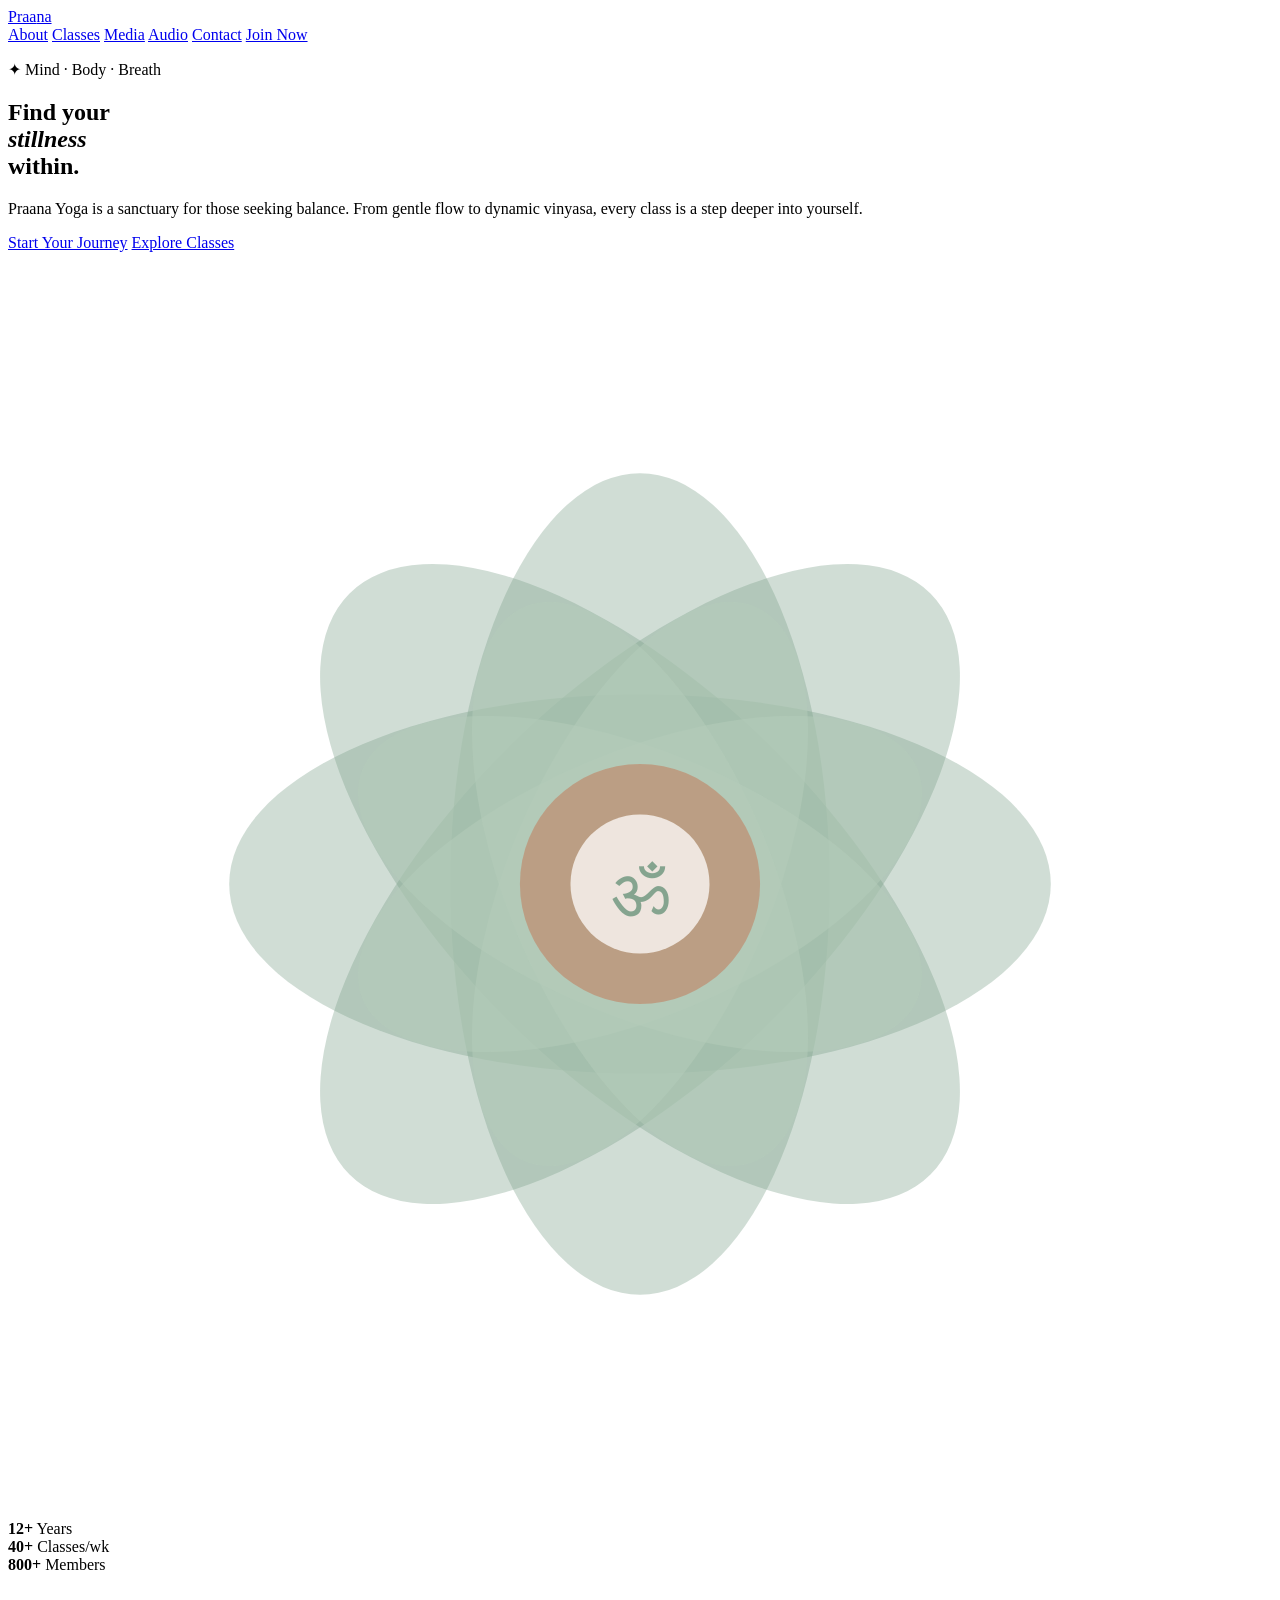
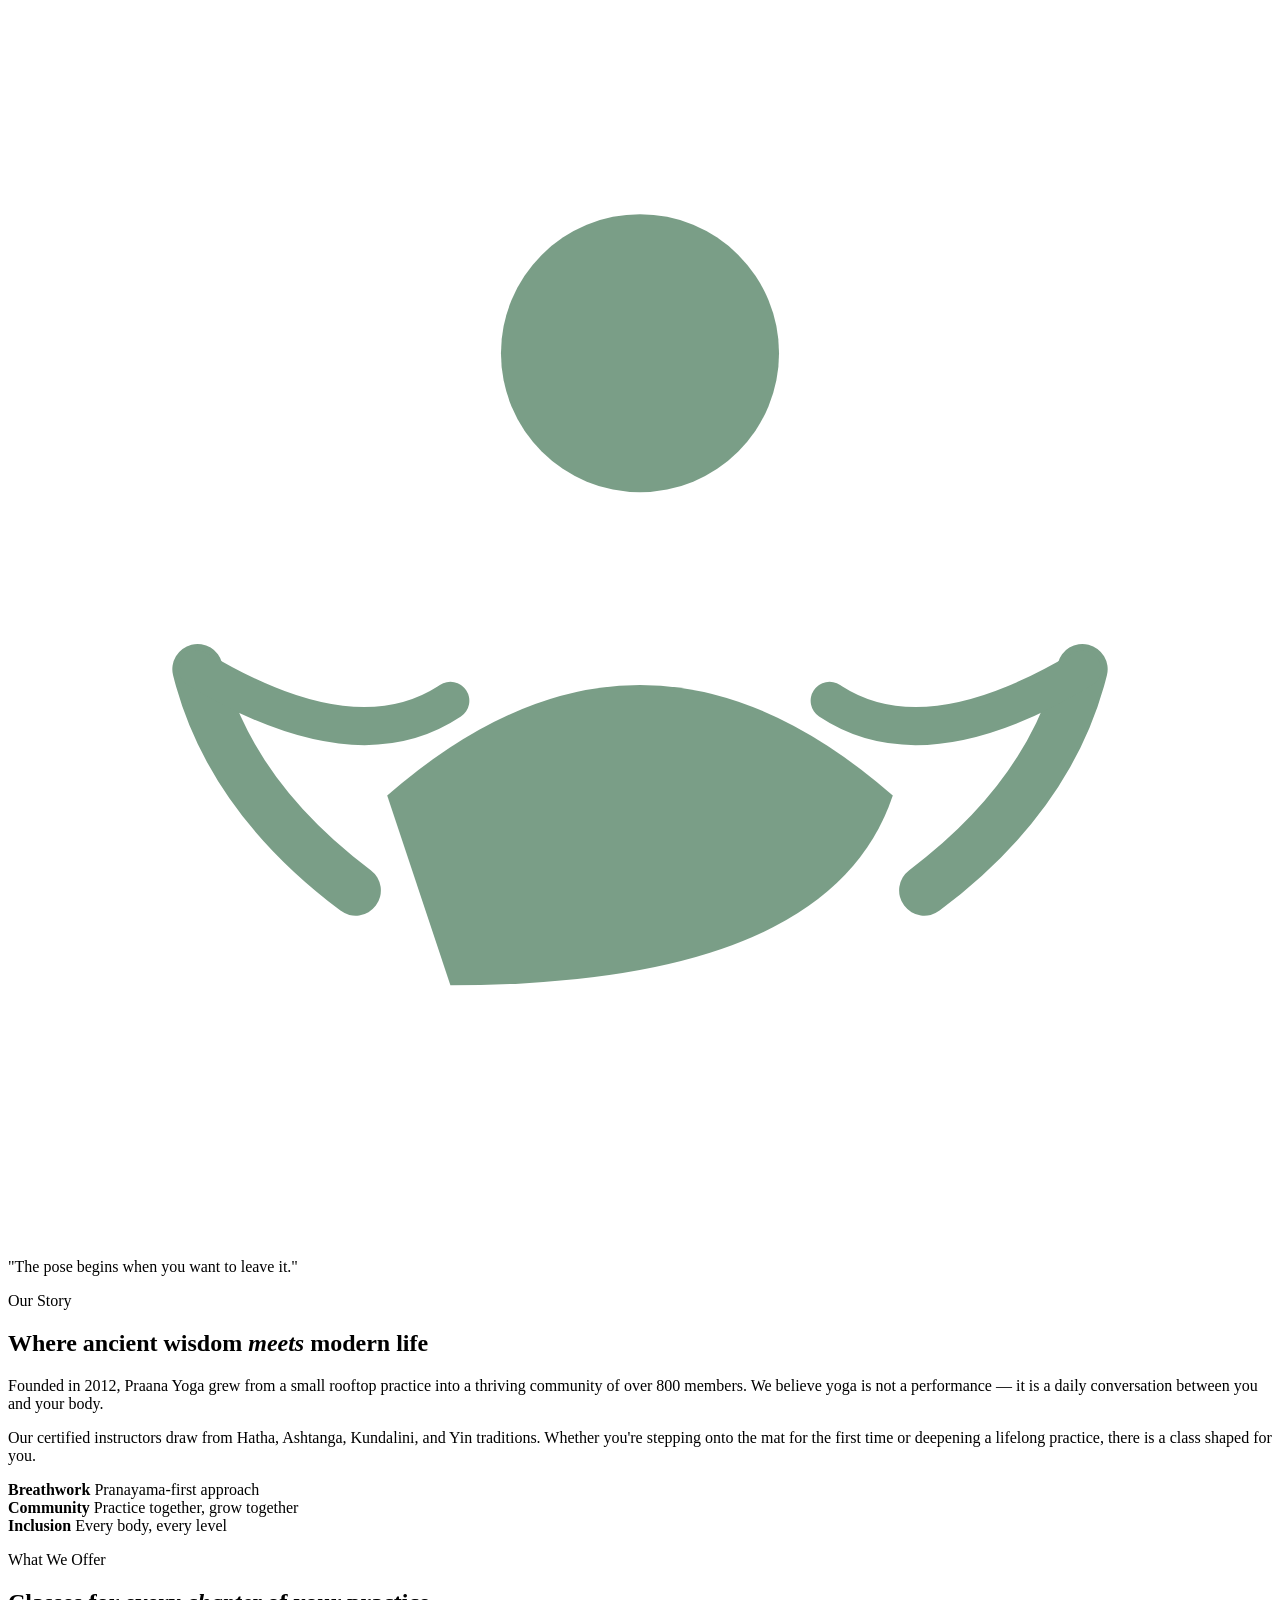
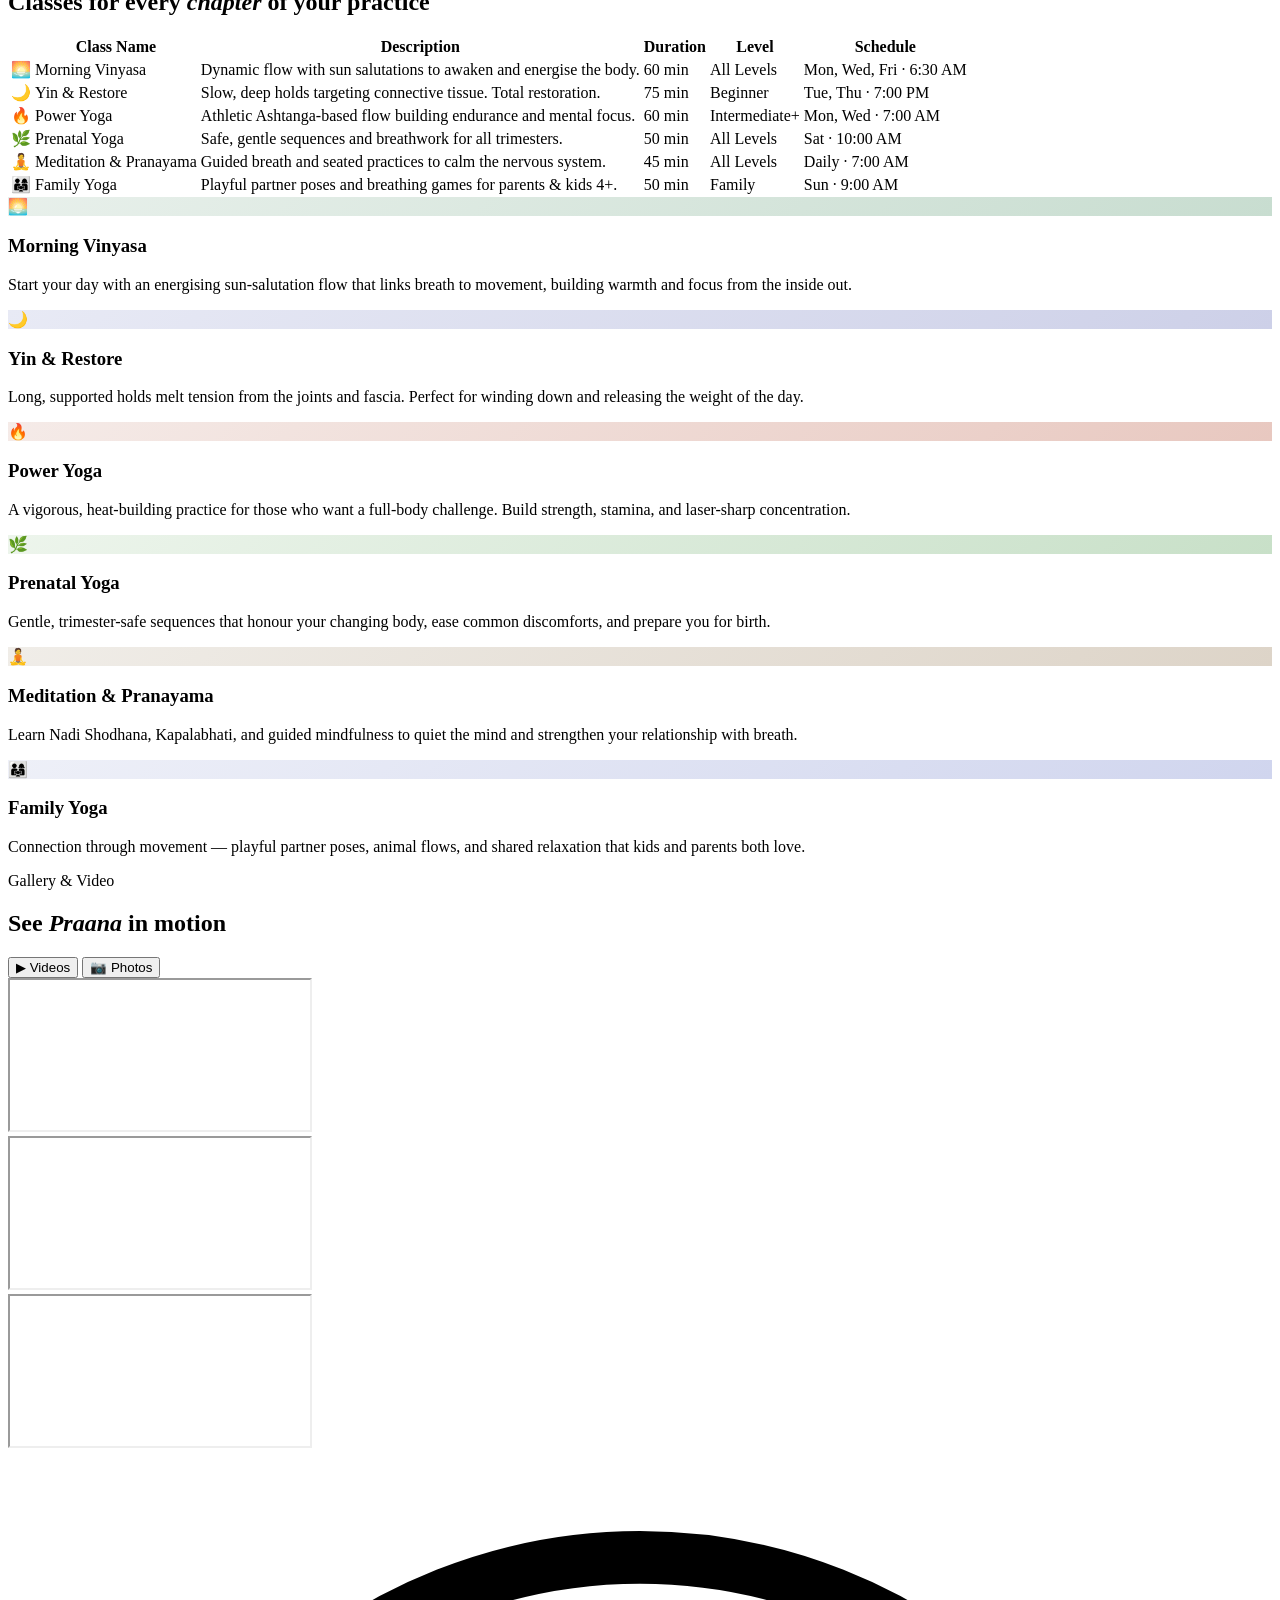
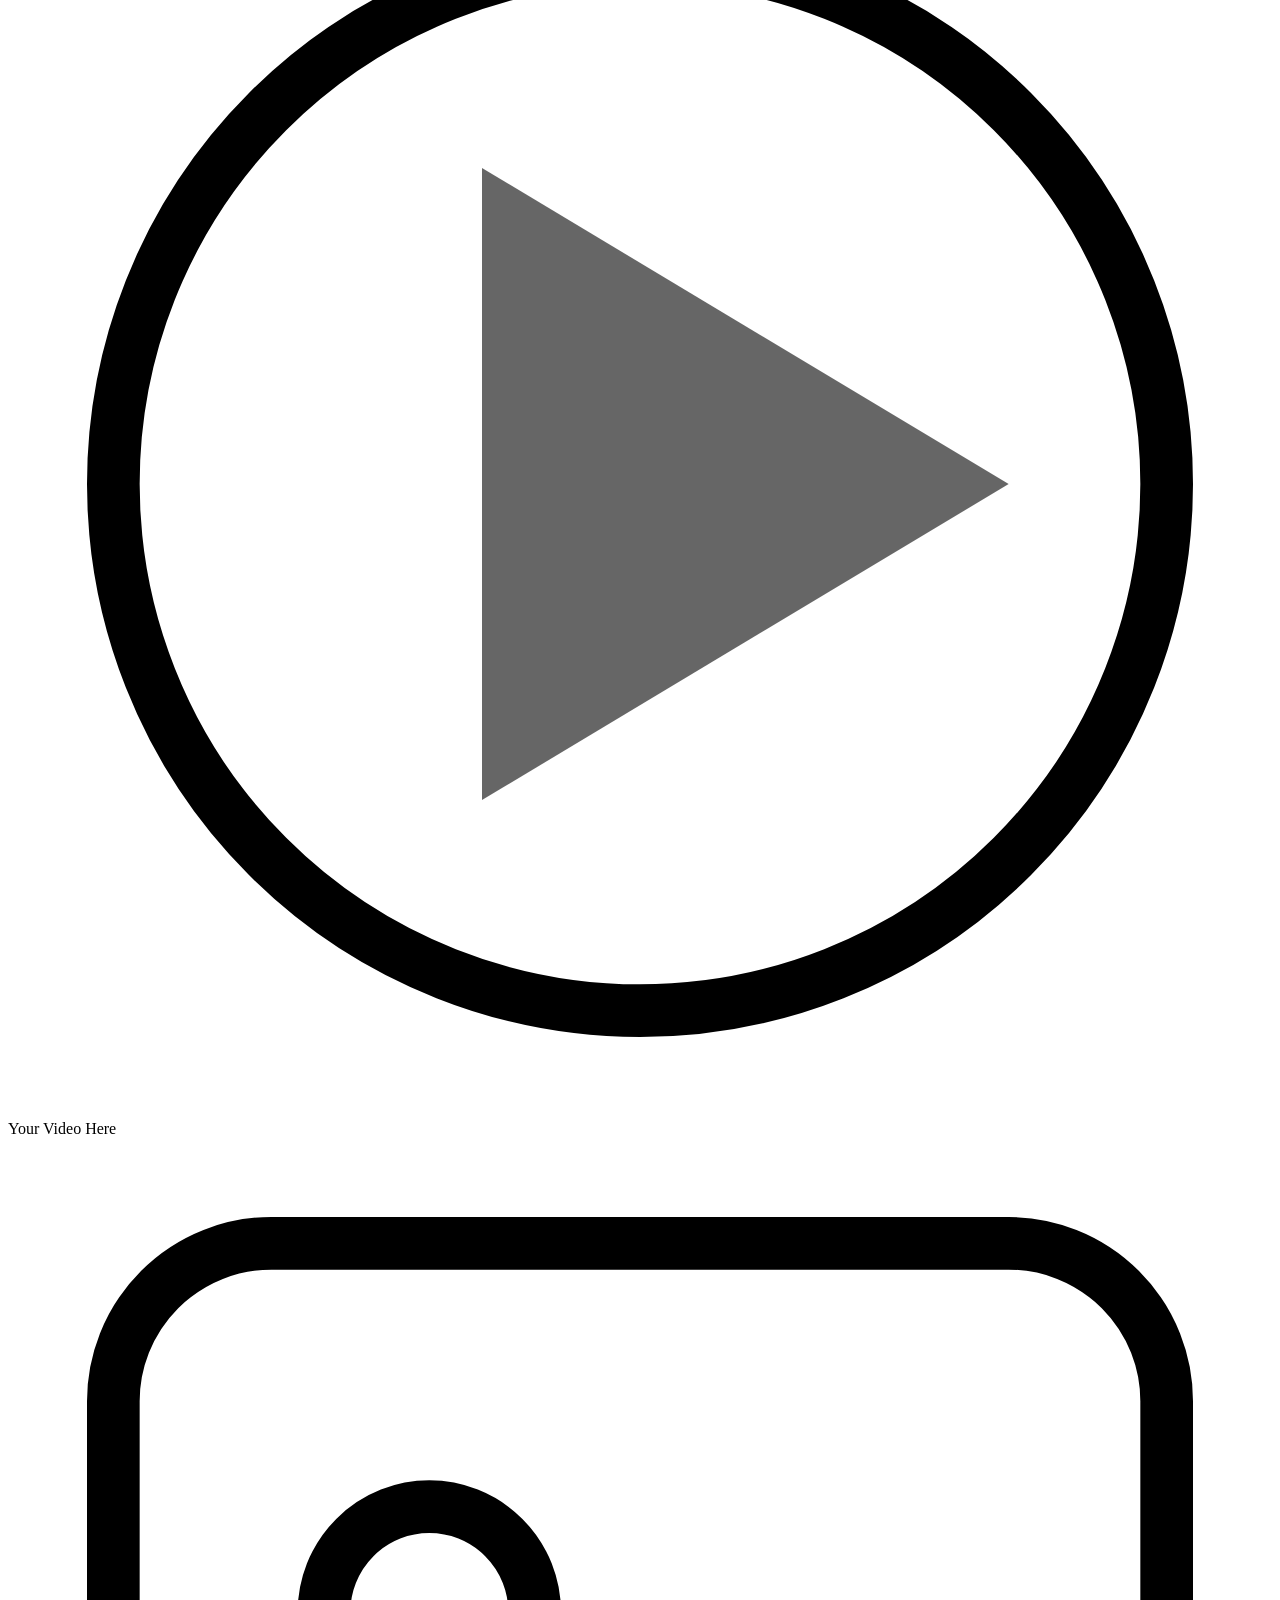
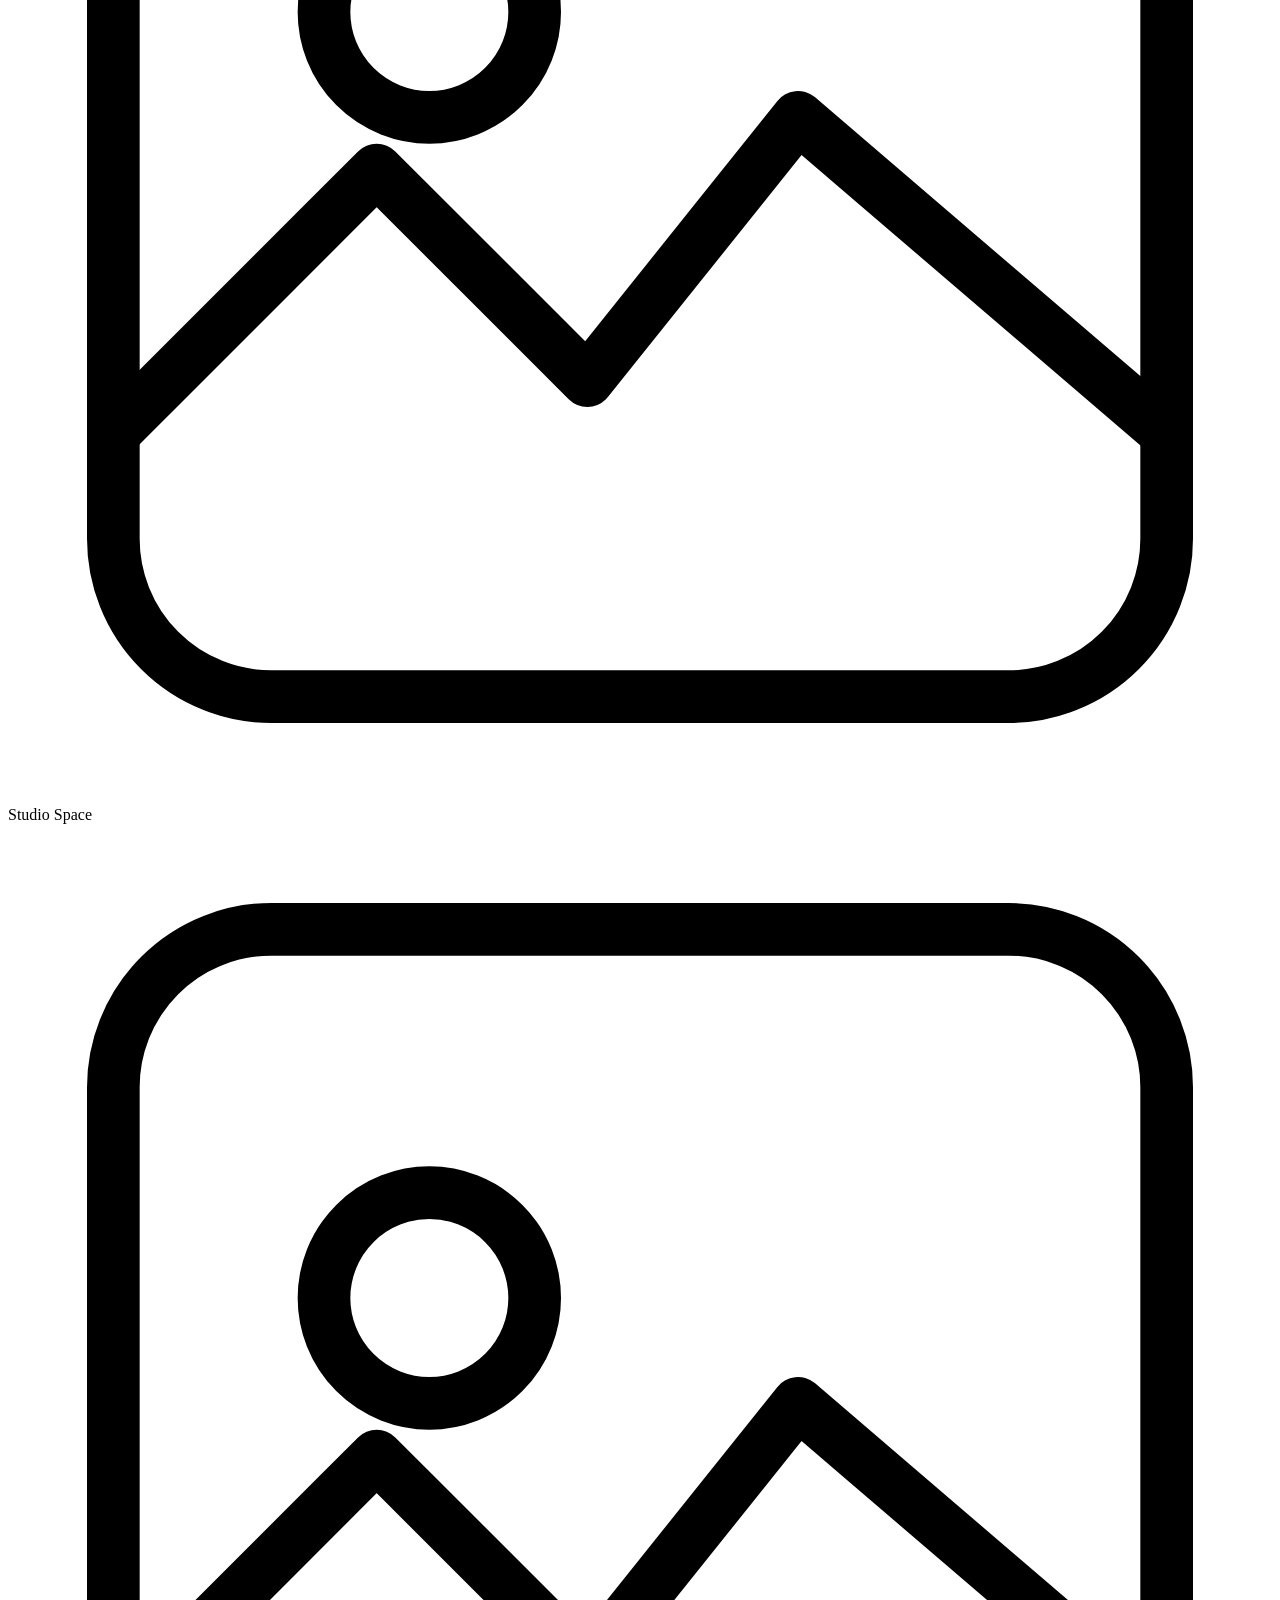
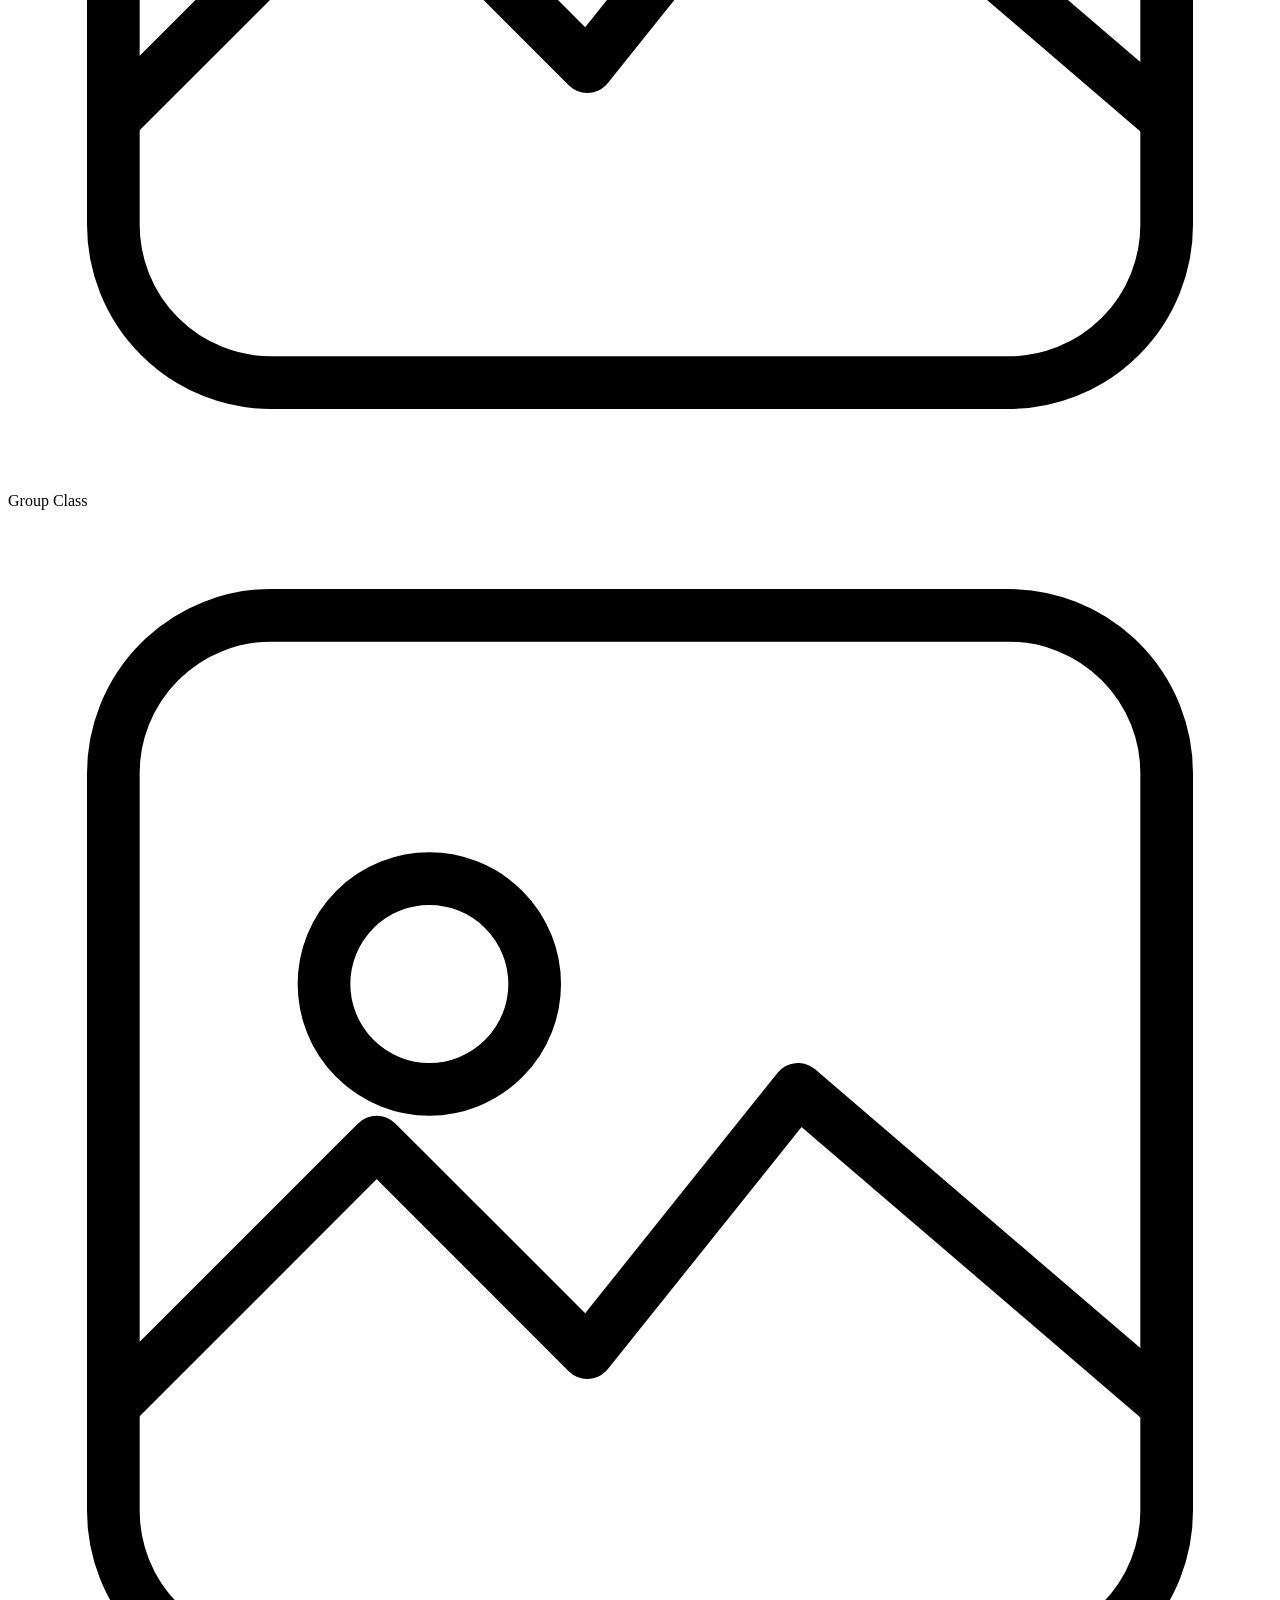
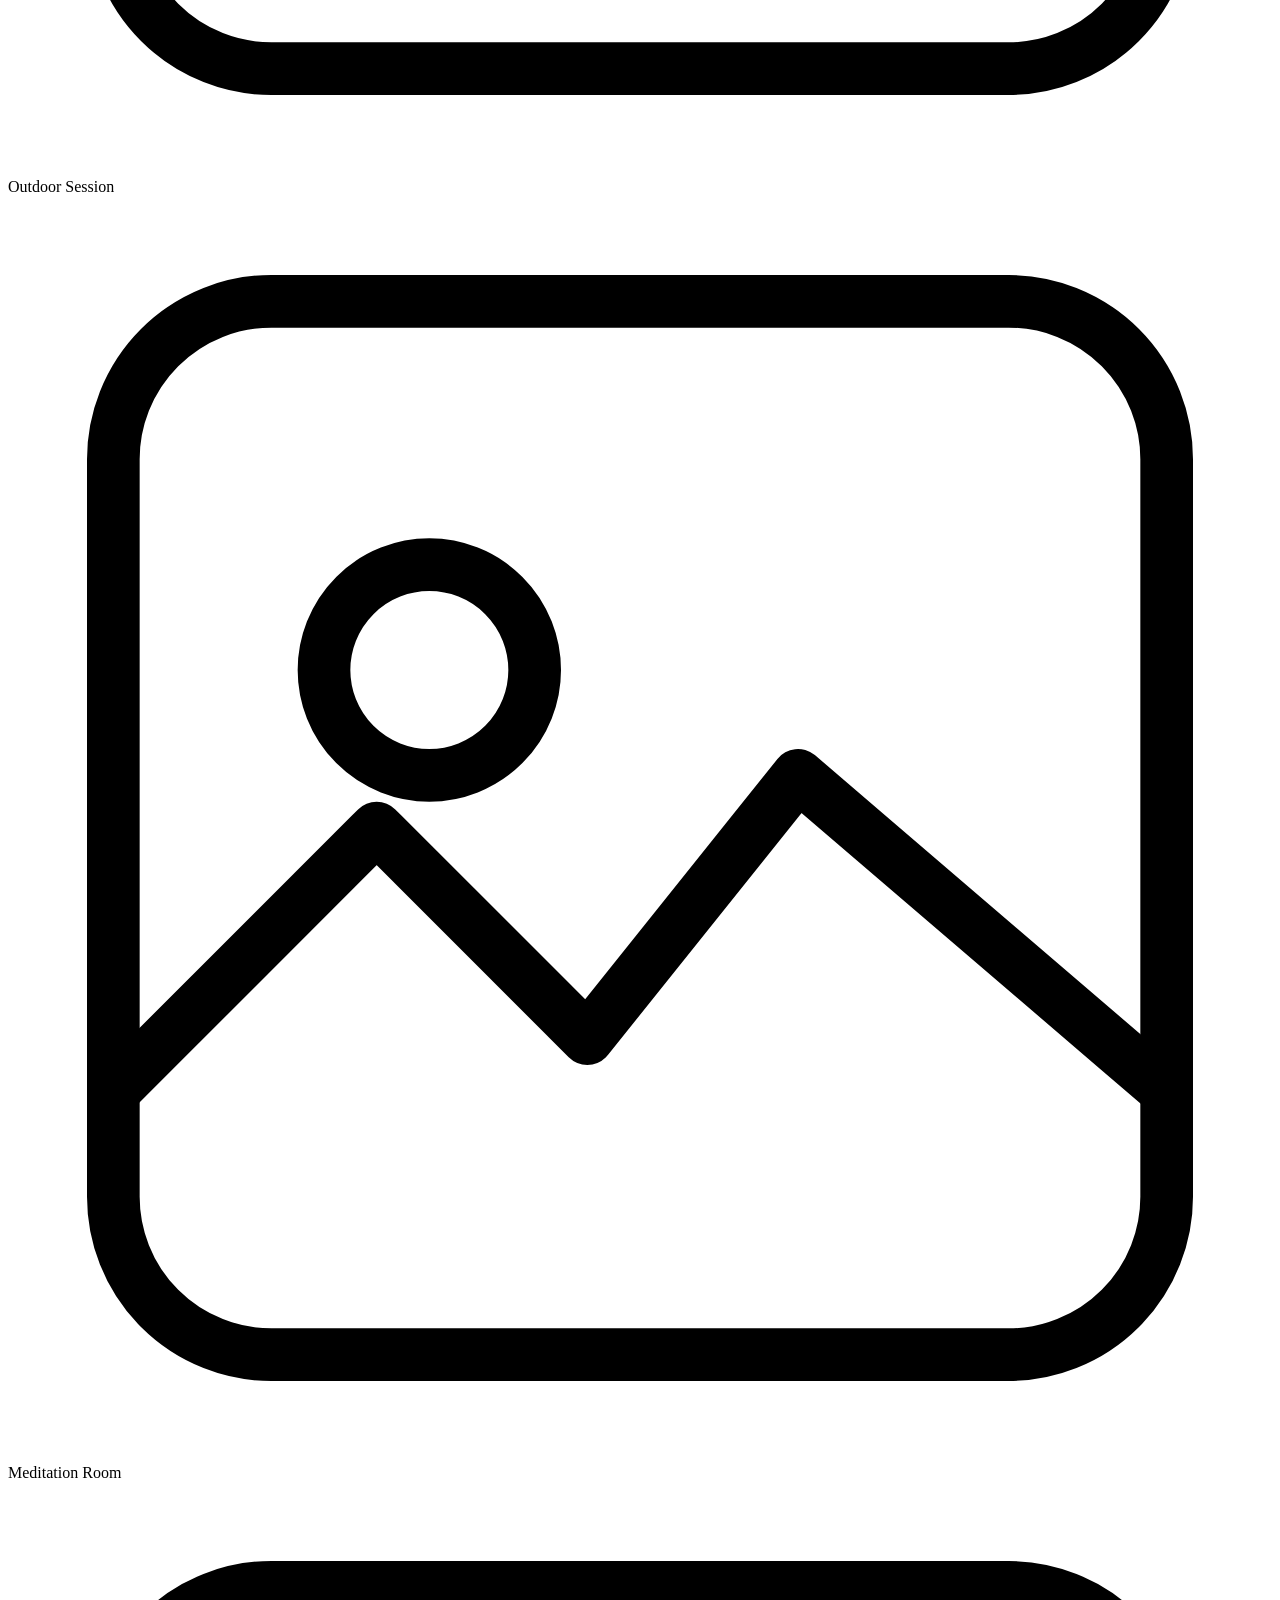
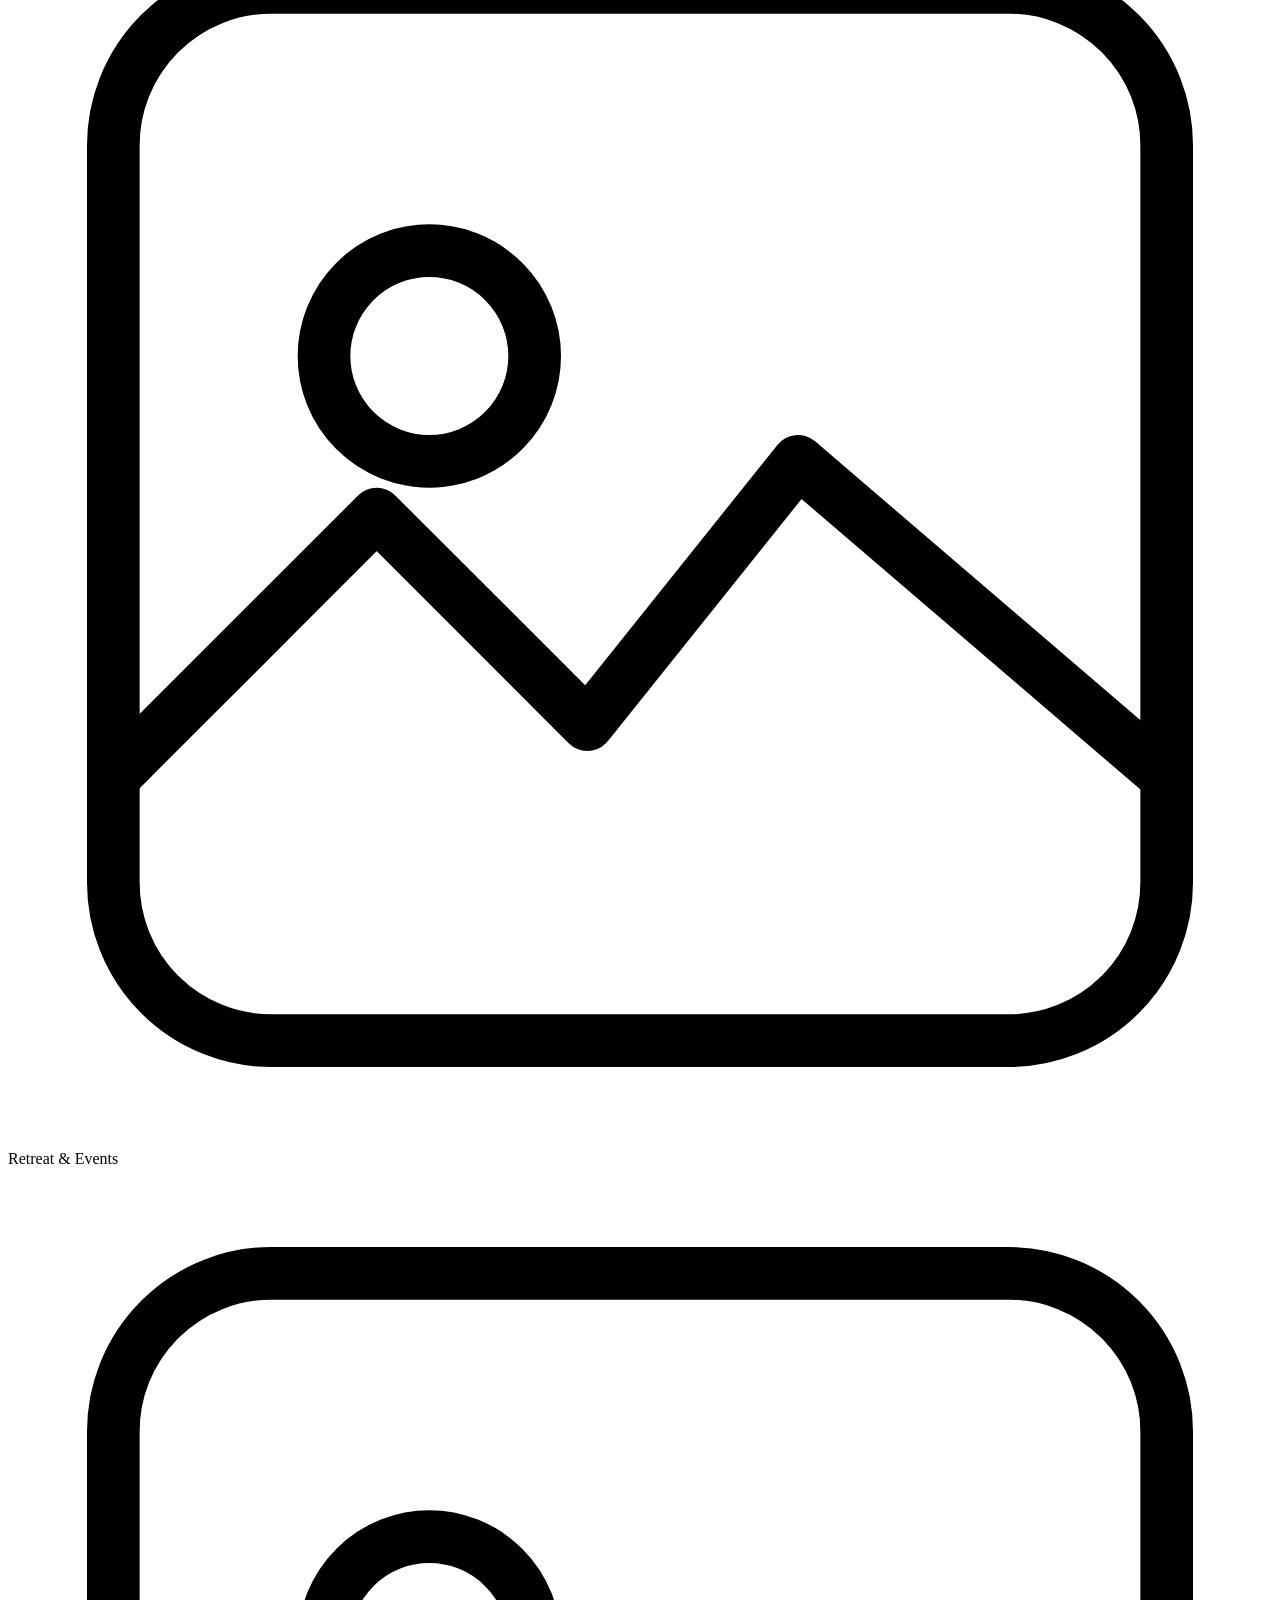
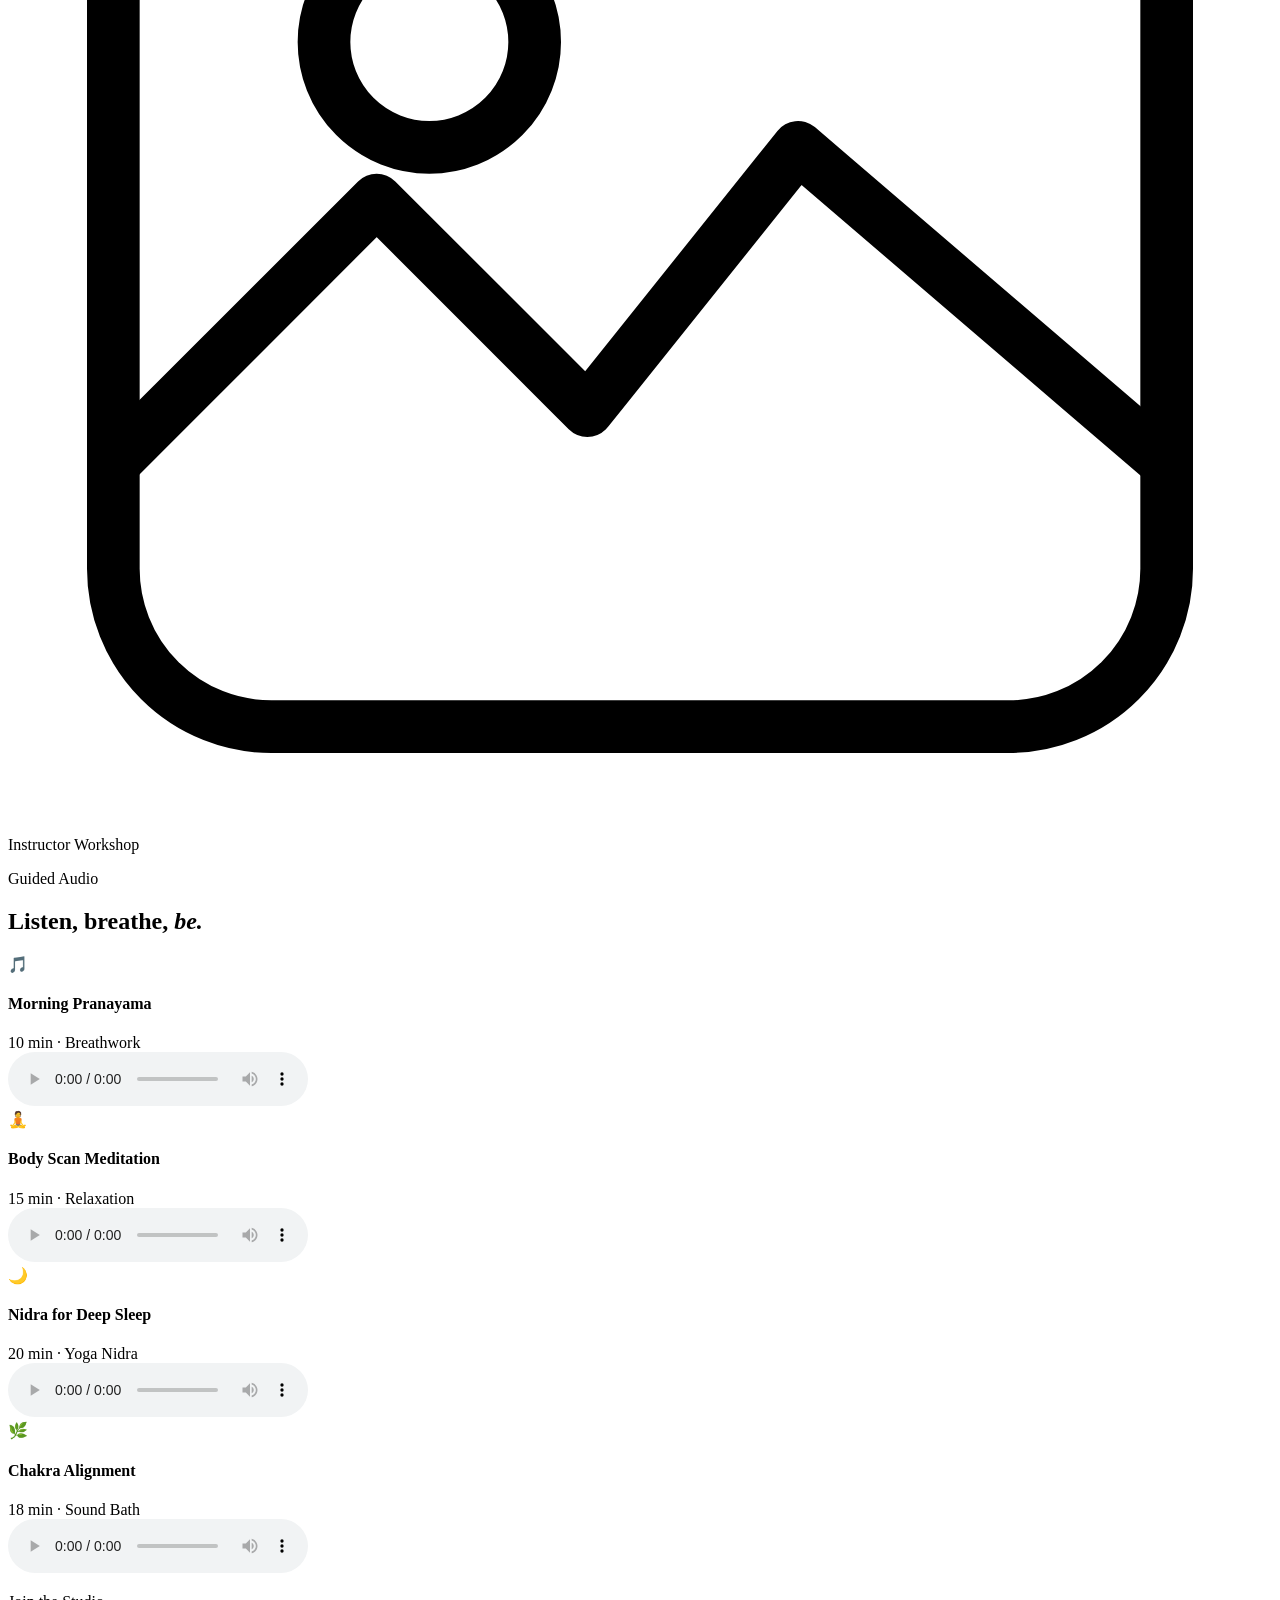
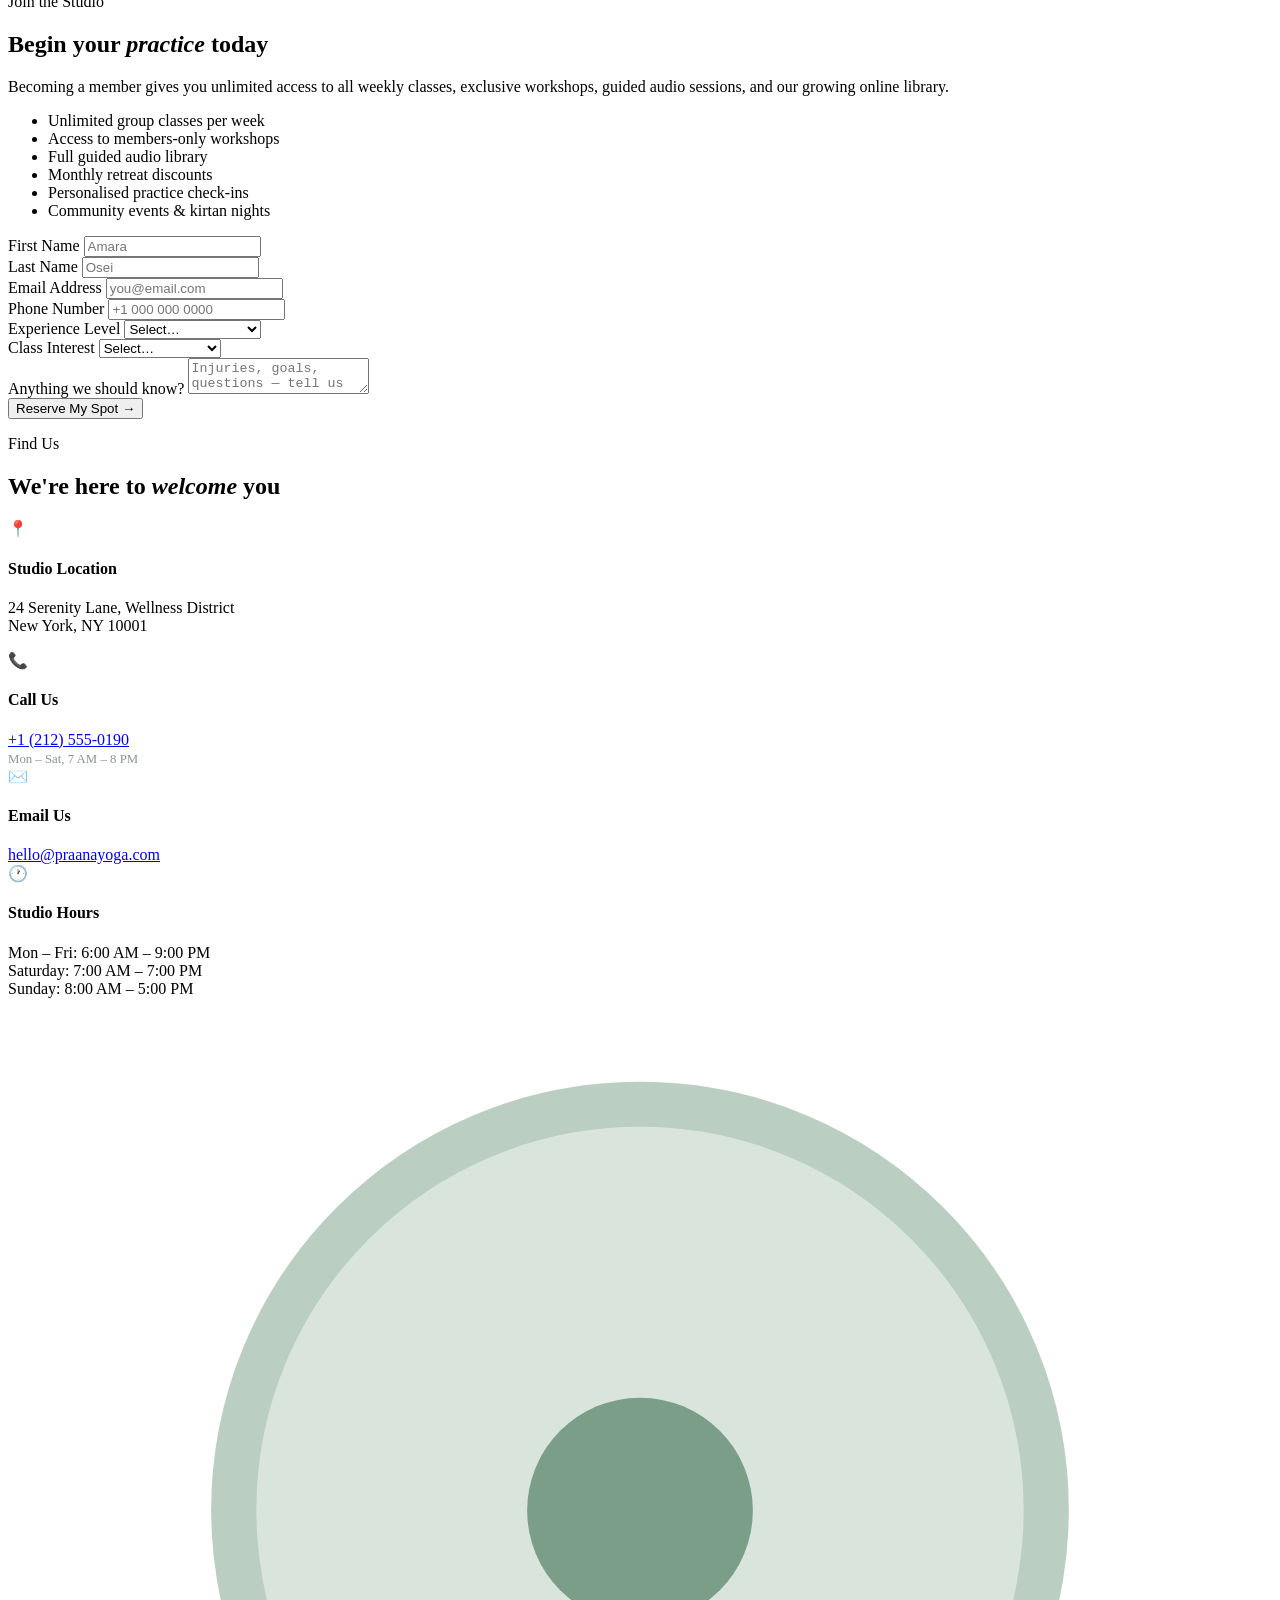
==== index.html @ e8e6bab1 "Add initial index.html for Praana Yoga Studio" ====
<!DOCTYPE html>
<html lang="en">
<head>
  <meta charset="UTF-8" />
  <meta name="viewport" content="width=device-width, initial-scale=1.0"/>
  <title>Praana Yoga Studio</title>
  <link href="https://fonts.googleapis.com/css2?family=Cormorant+Garamond:ital,wght@0,300;0,400;0,600;1,300;1,400&family=DM+Sans:wght@300;400;500&display=swap" rel="stylesheet"/>
  <link rel="stylesheet" href="style.css"/>
</head>
<body>

<!-- ════════════════ HEADER ════════════════ -->
<header>
  <a href="#" class="logo">Praa<span>na</span></a>
  <nav>
    <a href="#about">About</a>
    <a href="#offer">Classes</a>
    <a href="#media">Media</a>
    <a href="#audio">Audio</a>
    <a href="#contact">Contact</a>
    <a href="#registration" class="nav-cta">Join Now</a>
  </nav>
</header>

<!-- ════════════════ HERO ════════════════ -->
<section id="hero">
  <div class="hero-left">
    <p class="hero-eyebrow">✦ Mind · Body · Breath</p>
    <h1 class="hero-title">
      Find your<br/>
      <em>stillness</em><br/>
      within.
    </h1>
    <p class="hero-sub">
      Praana Yoga is a sanctuary for those seeking balance.
      From gentle flow to dynamic vinyasa, every class is
      a step deeper into yourself.
    </p>
    <div class="hero-actions">
      <a href="#registration" class="btn-primary">Start Your Journey</a>
      <a href="#offer" class="btn-outline">Explore Classes</a>
    </div>
  </div>

  <div class="hero-right">
    <div class="hero-art">
      <svg class="lotus-svg" viewBox="0 0 400 400" fill="none" xmlns="http://www.w3.org/2000/svg">
        <ellipse cx="200" cy="200" rx="60" ry="130" fill="#7A9E87" opacity="0.35" transform="rotate(0 200 200)"/>
        <ellipse cx="200" cy="200" rx="60" ry="130" fill="#7A9E87" opacity="0.35" transform="rotate(45 200 200)"/>
        <ellipse cx="200" cy="200" rx="60" ry="130" fill="#7A9E87" opacity="0.35" transform="rotate(90 200 200)"/>
        <ellipse cx="200" cy="200" rx="60" ry="130" fill="#7A9E87" opacity="0.35" transform="rotate(135 200 200)"/>
        <ellipse cx="200" cy="200" rx="42" ry="95" fill="#B4CCBA" opacity="0.55" transform="rotate(22.5 200 200)"/>
        <ellipse cx="200" cy="200" rx="42" ry="95" fill="#B4CCBA" opacity="0.55" transform="rotate(67.5 200 200)"/>
        <ellipse cx="200" cy="200" rx="42" ry="95" fill="#B4CCBA" opacity="0.55" transform="rotate(112.5 200 200)"/>
        <ellipse cx="200" cy="200" rx="42" ry="95" fill="#B4CCBA" opacity="0.55" transform="rotate(157.5 200 200)"/>
        <circle cx="200" cy="200" r="38" fill="#C47B5A" opacity="0.55"/>
        <circle cx="200" cy="200" r="22" fill="#F7F3EE" opacity="0.85"/>
        <text x="200" y="210" text-anchor="middle" font-size="22" font-family="serif" fill="#7A9E87" opacity="0.9">ॐ</text>
      </svg>
    </div>
    <div class="hero-badge">
      <div class="badge-stat">
        <strong>12+</strong>
        <span>Years</span>
      </div>
      <div class="badge-divider"></div>
      <div class="badge-stat">
        <strong>40+</strong>
        <span>Classes/wk</span>
      </div>
      <div class="badge-divider"></div>
      <div class="badge-stat">
        <strong>800+</strong>
        <span>Members</span>
      </div>
    </div>
  </div>
</section>

<!-- ════════════════ ABOUT US ════════════════ -->
<section id="about">
  <div class="about-visual">
    <div class="about-visual-inner">
      <svg viewBox="0 0 200 200" fill="none" xmlns="http://www.w3.org/2000/svg">
        <circle cx="100" cy="60" r="22" fill="#7A9E87"/>
        <path d="M60 130 Q100 95 140 130 Q130 160 70 160 Z" fill="#7A9E87"/>
        <path d="M55 145 Q35 130 30 110" stroke="#7A9E87" stroke-width="8" stroke-linecap="round"/>
        <path d="M145 145 Q165 130 170 110" stroke="#7A9E87" stroke-width="8" stroke-linecap="round"/>
        <path d="M30 110 Q55 125 70 115" stroke="#7A9E87" stroke-width="6" stroke-linecap="round"/>
        <path d="M170 110 Q145 125 130 115" stroke="#7A9E87" stroke-width="6" stroke-linecap="round"/>
      </svg>
      <p class="about-quote">"The pose begins when you want to leave it."</p>
    </div>
    <div class="about-accent"></div>
  </div>

  <div class="about-text">
    <p class="section-label">Our Story</p>
    <h2 class="section-title">Where ancient wisdom <em>meets</em> modern life</h2>
    <p>
      Founded in 2012, Praana Yoga grew from a small rooftop practice into a
      thriving community of over 800 members. We believe yoga is not a performance
      — it is a daily conversation between you and your body.
    </p>
    <p>
      Our certified instructors draw from Hatha, Ashtanga, Kundalini, and
      Yin traditions. Whether you're stepping onto the mat for the first time
      or deepening a lifelong practice, there is a class shaped for you.
    </p>
    <div class="about-pillars">
      <div class="pillar">
        <strong>Breathwork</strong>
        <span>Pranayama-first approach</span>
      </div>
      <div class="pillar">
        <strong>Community</strong>
        <span>Practice together, grow together</span>
      </div>
      <div class="pillar">
        <strong>Inclusion</strong>
        <span>Every body, every level</span>
      </div>
    </div>
  </div>
</section>

<!-- ════════════════ WHAT WE OFFER ════════════════ -->
<section id="offer">
  <div class="offer-header">
    <p class="section-label">What We Offer</p>
    <h2 class="section-title">Classes for every <em>chapter</em> of your practice</h2>
  </div>

  <!-- ── Classes Table ── -->
  <div class="offer-table-wrap">
    <table class="offer-table">
      <thead>
        <tr>
          <th></th>
          <th>Class Name</th>
          <th>Description</th>
          <th>Duration</th>
          <th>Level</th>
          <th>Schedule</th>
        </tr>
      </thead>
      <tbody>
        <tr>
          <td class="td-icon">🌅</td>
          <td class="td-name">Morning Vinyasa</td>
          <td>Dynamic flow with sun salutations to awaken and energise the body.</td>
          <td class="td-duration">60 min</td>
          <td><span class="td-level level-all">All Levels</span></td>
          <td>Mon, Wed, Fri · 6:30 AM</td>
        </tr>
        <tr>
          <td class="td-icon">🌙</td>
          <td class="td-name">Yin &amp; Restore</td>
          <td>Slow, deep holds targeting connective tissue. Total restoration.</td>
          <td class="td-duration">75 min</td>
          <td><span class="td-level level-beginner">Beginner</span></td>
          <td>Tue, Thu · 7:00 PM</td>
        </tr>
        <tr>
          <td class="td-icon">🔥</td>
          <td class="td-name">Power Yoga</td>
          <td>Athletic Ashtanga-based flow building endurance and mental focus.</td>
          <td class="td-duration">60 min</td>
          <td><span class="td-level level-inter">Intermediate+</span></td>
          <td>Mon, Wed · 7:00 AM</td>
        </tr>
        <tr>
          <td class="td-icon">🌿</td>
          <td class="td-name">Prenatal Yoga</td>
          <td>Safe, gentle sequences and breathwork for all trimesters.</td>
          <td class="td-duration">50 min</td>
          <td><span class="td-level level-all">All Levels</span></td>
          <td>Sat · 10:00 AM</td>
        </tr>
        <tr>
          <td class="td-icon">🧘</td>
          <td class="td-name">Meditation &amp; Pranayama</td>
          <td>Guided breath and seated practices to calm the nervous system.</td>
          <td class="td-duration">45 min</td>
          <td><span class="td-level level-all">All Levels</span></td>
          <td>Daily · 7:00 AM</td>
        </tr>
        <tr>
          <td class="td-icon">👨‍👩‍👧</td>
          <td class="td-name">Family Yoga</td>
          <td>Playful partner poses and breathing games for parents &amp; kids 4+.</td>
          <td class="td-duration">50 min</td>
          <td><span class="td-level level-family">Family</span></td>
          <td>Sun · 9:00 AM</td>
        </tr>
      </tbody>
    </table>
  </div>

  <!-- ── Class Illustration Cards below table ── -->
  <div class="offer-illustrations">

    <div class="class-card">
      <div class="class-card-svg" style="background: linear-gradient(135deg,#e8f0eb,#c8ddd0);">🌅</div>
      <!-- Replace the div above with: <img src="images/vinyasa.jpg" alt="Morning Vinyasa" class="class-card-img"/> -->
      <div class="class-card-body">
        <h3>Morning Vinyasa</h3>
        <p>Start your day with an energising sun-salutation flow that links breath to movement, building warmth and focus from the inside out.</p>
      </div>
    </div>

    <div class="class-card">
      <div class="class-card-svg" style="background: linear-gradient(135deg,#e8eaf5,#cdd0e8);">🌙</div>
      <!-- Replace with: <img src="images/yin.jpg" alt="Yin and Restore" class="class-card-img"/> -->
      <div class="class-card-body">
        <h3>Yin &amp; Restore</h3>
        <p>Long, supported holds melt tension from the joints and fascia. Perfect for winding down and releasing the weight of the day.</p>
      </div>
    </div>

    <div class="class-card">
      <div class="class-card-svg" style="background: linear-gradient(135deg,#f5ebe8,#e8c8c0);">🔥</div>
      <!-- Replace with: <img src="images/power.jpg" alt="Power Yoga" class="class-card-img"/> -->
      <div class="class-card-body">
        <h3>Power Yoga</h3>
        <p>A vigorous, heat-building practice for those who want a full-body challenge. Build strength, stamina, and laser-sharp concentration.</p>
      </div>
    </div>

    <div class="class-card">
      <div class="class-card-svg" style="background: linear-gradient(135deg,#edf5ec,#c8e0c8);">🌿</div>
      <!-- Replace with: <img src="images/prenatal.jpg" alt="Prenatal Yoga" class="class-card-img"/> -->
      <div class="class-card-body">
        <h3>Prenatal Yoga</h3>
        <p>Gentle, trimester-safe sequences that honour your changing body, ease common discomforts, and prepare you for birth.</p>
      </div>
    </div>

    <div class="class-card">
      <div class="class-card-svg" style="background: linear-gradient(135deg,#f0ede8,#ddd4c8);">🧘</div>
      <!-- Replace with: <img src="images/meditation.jpg" alt="Meditation" class="class-card-img"/> -->
      <div class="class-card-body">
        <h3>Meditation &amp; Pranayama</h3>
        <p>Learn Nadi Shodhana, Kapalabhati, and guided mindfulness to quiet the mind and strengthen your relationship with breath.</p>
      </div>
    </div>

    <div class="class-card">
      <div class="class-card-svg" style="background: linear-gradient(135deg,#eef0f8,#d0d5ee);">👨‍👩‍👧</div>
      <!-- Replace with: <img src="images/family.jpg" alt="Family Yoga" class="class-card-img"/> -->
      <div class="class-card-body">
        <h3>Family Yoga</h3>
        <p>Connection through movement — playful partner poses, animal flows, and shared relaxation that kids and parents both love.</p>
      </div>
    </div>

  </div>
</section>

<!-- ════════════════ MEDIA ════════════════ -->
<section id="media">
  <p class="section-label">Gallery &amp; Video</p>
  <h2 class="section-title">See <em>Praana</em> in motion</h2>

  <!-- Tab buttons -->
  <div class="media-tabs">
    <button class="media-tab active" data-target="panel-videos">▶ Videos</button>
    <button class="media-tab" data-target="panel-photos">📷 Photos</button>
  </div>

  <!-- Videos Panel — 4 videos in a 2×2 grid -->
  <div class="media-panel active" id="panel-videos">
    <div class="videos-grid">

      <div class="video-item">
        <iframe
          src="https://www.youtube.com/embed/v7AYKMP6rOE?rel=0&modestbranding=1"
          title="Morning Vinyasa Flow"
          allow="accelerometer; autoplay; clipboard-write; encrypted-media; gyroscope; picture-in-picture"
          allowfullscreen>
        </iframe>
      </div>

      <div class="video-item">
        <iframe
          src="https://www.youtube.com/embed/bJJB25mBPnk?rel=0&modestbranding=1"
          title="Yin Yoga &amp; Restore"
          allow="accelerometer; autoplay; clipboard-write; encrypted-media; gyroscope; picture-in-picture"
          allowfullscreen>
        </iframe>
      </div>

      <div class="video-item">
        <iframe
          src="https://www.youtube.com/embed/9kABJLkns4o?rel=0&modestbranding=1"
          title="Guided Meditation"
          allow="accelerometer; autoplay; clipboard-write; encrypted-media; gyroscope; picture-in-picture"
          allowfullscreen>
        </iframe>
      </div>

      <div class="video-item">
        <!-- Replace src with your 4th video URL -->
        <div class="video-placeholder">
          <svg viewBox="0 0 48 48" fill="none" xmlns="http://www.w3.org/2000/svg">
            <polygon points="18,12 38,24 18,36" fill="currentColor" opacity="0.6"/>
            <circle cx="24" cy="24" r="20" stroke="currentColor" stroke-width="2"/>
          </svg>
          <span>Your Video Here</span>
        </div>
      </div>

    </div>
  </div>

  <!-- Photos Panel — 6 photos in a 3×2 grid -->
  <div class="media-panel" id="panel-photos">
    <div class="photos-grid">

      <div class="photo-item">
        <!-- Replace with: <img src="images/photo1.jpg" alt="Studio space"/> -->
        <div class="photo-placeholder">
          <svg viewBox="0 0 48 48" fill="none" xmlns="http://www.w3.org/2000/svg">
            <rect x="4" y="4" width="40" height="40" rx="6" stroke="currentColor" stroke-width="2"/>
            <circle cx="16" cy="18" r="4" stroke="currentColor" stroke-width="2"/>
            <path d="M4 34 L14 24 L22 32 L30 22 L44 34" stroke="currentColor" stroke-width="2" stroke-linejoin="round"/>
          </svg>
          <span>Studio Space</span>
        </div>
      </div>

      <div class="photo-item">
        <!-- Replace with: <img src="images/photo2.jpg" alt="Group class"/> -->
        <div class="photo-placeholder">
          <svg viewBox="0 0 48 48" fill="none" xmlns="http://www.w3.org/2000/svg">
            <rect x="4" y="4" width="40" height="40" rx="6" stroke="currentColor" stroke-width="2"/>
            <circle cx="16" cy="18" r="4" stroke="currentColor" stroke-width="2"/>
            <path d="M4 34 L14 24 L22 32 L30 22 L44 34" stroke="currentColor" stroke-width="2" stroke-linejoin="round"/>
          </svg>
          <span>Group Class</span>
        </div>
      </div>

      <div class="photo-item">
        <!-- Replace with: <img src="images/photo3.jpg" alt="Outdoor session"/> -->
        <div class="photo-placeholder">
          <svg viewBox="0 0 48 48" fill="none" xmlns="http://www.w3.org/2000/svg">
            <rect x="4" y="4" width="40" height="40" rx="6" stroke="currentColor" stroke-width="2"/>
            <circle cx="16" cy="18" r="4" stroke="currentColor" stroke-width="2"/>
            <path d="M4 34 L14 24 L22 32 L30 22 L44 34" stroke="currentColor" stroke-width="2" stroke-linejoin="round"/>
          </svg>
          <span>Outdoor Session</span>
        </div>
      </div>

      <div class="photo-item">
        <!-- Replace with: <img src="images/photo4.jpg" alt="Meditation room"/> -->
        <div class="photo-placeholder">
          <svg viewBox="0 0 48 48" fill="none" xmlns="http://www.w3.org/2000/svg">
            <rect x="4" y="4" width="40" height="40" rx="6" stroke="currentColor" stroke-width="2"/>
            <circle cx="16" cy="18" r="4" stroke="currentColor" stroke-width="2"/>
            <path d="M4 34 L14 24 L22 32 L30 22 L44 34" stroke="currentColor" stroke-width="2" stroke-linejoin="round"/>
          </svg>
          <span>Meditation Room</span>
        </div>
      </div>

      <div class="photo-item">
        <!-- Replace with: <img src="images/photo5.jpg" alt="Retreat event"/> -->
        <div class="photo-placeholder">
          <svg viewBox="0 0 48 48" fill="none" xmlns="http://www.w3.org/2000/svg">
            <rect x="4" y="4" width="40" height="40" rx="6" stroke="currentColor" stroke-width="2"/>
            <circle cx="16" cy="18" r="4" stroke="currentColor" stroke-width="2"/>
            <path d="M4 34 L14 24 L22 32 L30 22 L44 34" stroke="currentColor" stroke-width="2" stroke-linejoin="round"/>
          </svg>
          <span>Retreat &amp; Events</span>
        </div>
      </div>

      <div class="photo-item">
        <!-- Replace with: <img src="images/photo6.jpg" alt="Instructor workshop"/> -->
        <div class="photo-placeholder">
          <svg viewBox="0 0 48 48" fill="none" xmlns="http://www.w3.org/2000/svg">
            <rect x="4" y="4" width="40" height="40" rx="6" stroke="currentColor" stroke-width="2"/>
            <circle cx="16" cy="18" r="4" stroke="currentColor" stroke-width="2"/>
            <path d="M4 34 L14 24 L22 32 L30 22 L44 34" stroke="currentColor" stroke-width="2" stroke-linejoin="round"/>
          </svg>
          <span>Instructor Workshop</span>
        </div>
      </div>

    </div>
  </div>
</section>

<!-- ════════════════ AUDIO ════════════════ -->
<section id="audio">
  <p class="section-label">Guided Audio</p>
  <h2 class="section-title">Listen, breathe, <em>be.</em></h2>

  <div class="audio-grid">
    <div class="audio-card">
      <div class="audio-card-top">
        <div class="audio-thumb">🎵</div>
        <div class="audio-meta">
          <h4>Morning Pranayama</h4>
          <span>10 min · Breathwork</span>
        </div>
      </div>
      <audio controls>
        <source src="morning-pranayama.mp3" type="audio/mpeg"/>
        Your browser does not support audio playback.
      </audio>
    </div>

    <div class="audio-card">
      <div class="audio-card-top">
        <div class="audio-thumb">🧘</div>
        <div class="audio-meta">
          <h4>Body Scan Meditation</h4>
          <span>15 min · Relaxation</span>
        </div>
      </div>
      <audio controls>
        <source src="body-scan.mp3" type="audio/mpeg"/>
        Your browser does not support audio playback.
      </audio>
    </div>

    <div class="audio-card">
      <div class="audio-card-top">
        <div class="audio-thumb">🌙</div>
        <div class="audio-meta">
          <h4>Nidra for Deep Sleep</h4>
          <span>20 min · Yoga Nidra</span>
        </div>
      </div>
      <audio controls>
        <source src="yoga-nidra.mp3" type="audio/mpeg"/>
        Your browser does not support audio playback.
      </audio>
    </div>

    <div class="audio-card">
      <div class="audio-card-top">
        <div class="audio-thumb">🌿</div>
        <div class="audio-meta">
          <h4>Chakra Alignment</h4>
          <span>18 min · Sound Bath</span>
        </div>
      </div>
      <audio controls>
        <source src="chakra.mp3" type="audio/mpeg"/>
        Your browser does not support audio playback.
      </audio>
    </div>
  </div>
</section>

<!-- ════════════════ REGISTRATION ════════════════ -->
<section id="registration">
  <p class="section-label">Join the Studio</p>
  <h2 class="section-title">Begin your <em>practice</em> today</h2>

  <div class="reg-layout">
    <div class="reg-info">
      <p>
        Becoming a member gives you unlimited access to all weekly classes,
        exclusive workshops, guided audio sessions, and our growing online library.
      </p>
      <ul class="reg-perks">
        <li><span class="perk-dot"></span> Unlimited group classes per week</li>
        <li><span class="perk-dot"></span> Access to members-only workshops</li>
        <li><span class="perk-dot"></span> Full guided audio library</li>
        <li><span class="perk-dot"></span> Monthly retreat discounts</li>
        <li><span class="perk-dot"></span> Personalised practice check-ins</li>
        <li><span class="perk-dot"></span> Community events &amp; kirtan nights</li>
      </ul>
    </div>

    <div class="reg-form">
      <div class="form-row">
        <div class="form-group">
          <label for="first">First Name</label>
          <input type="text" id="first" placeholder="Amara"/>
        </div>
        <div class="form-group">
          <label for="last">Last Name</label>
          <input type="text" id="last" placeholder="Osei"/>
        </div>
      </div>

      <div class="form-group">
        <label for="email">Email Address</label>
        <input type="email" id="email" placeholder="you@email.com"/>
      </div>

      <div class="form-group">
        <label for="phone">Phone Number</label>
        <input type="tel" id="phone" placeholder="+1 000 000 0000"/>
      </div>

      <div class="form-row">
        <div class="form-group">
          <label for="level">Experience Level</label>
          <select id="level">
            <option value="">Select…</option>
            <option>Complete Beginner</option>
            <option>Some Experience</option>
            <option>Intermediate</option>
            <option>Advanced</option>
          </select>
        </div>
        <div class="form-group">
          <label for="interest">Class Interest</label>
          <select id="interest">
            <option value="">Select…</option>
            <option>Morning Vinyasa</option>
            <option>Yin &amp; Restore</option>
            <option>Power Yoga</option>
            <option>Prenatal Yoga</option>
            <option>Meditation</option>
            <option>Family Yoga</option>
          </select>
        </div>
      </div>

      <div class="form-group">
        <label for="note">Anything we should know?</label>
        <textarea id="note" placeholder="Injuries, goals, questions — tell us anything…"></textarea>
      </div>

      <button class="btn-submit" type="button">Reserve My Spot →</button>
    </div>
  </div>
</section>

<!-- ════════════════ CONTACT ════════════════ -->
<section id="contact">
  <p class="section-label">Find Us</p>
  <h2 class="section-title">We're here to <em>welcome</em> you</h2>

  <div class="contact-layout">
    <div class="contact-items">
      <div class="contact-item">
        <div class="contact-icon">📍</div>
        <div>
          <h4>Studio Location</h4>
          <p>24 Serenity Lane, Wellness District<br/>New York, NY 10001</p>
        </div>
      </div>

      <div class="contact-item">
        <div class="contact-icon">📞</div>
        <div>
          <h4>Call Us</h4>
          <a href="tel:+12125550190">+1 (212) 555-0190</a><br/>
          <span style="font-size:0.8rem;color:#8a9590;">Mon – Sat, 7 AM – 8 PM</span>
        </div>
      </div>

      <div class="contact-item">
        <div class="contact-icon">✉️</div>
        <div>
          <h4>Email Us</h4>
          <a href="mailto:hello@praanayoga.com">hello@praanayoga.com</a>
        </div>
      </div>

      <div class="contact-item">
        <div class="contact-icon">🕐</div>
        <div>
          <h4>Studio Hours</h4>
          <p>
            Mon – Fri: 6:00 AM – 9:00 PM<br/>
            Saturday: 7:00 AM – 7:00 PM<br/>
            Sunday: 8:00 AM – 5:00 PM
          </p>
        </div>
      </div>
    </div>

    <div class="contact-map">
      <div class="map-placeholder">
        <svg viewBox="0 0 56 56" fill="none" xmlns="http://www.w3.org/2000/svg">
          <path d="M28 4C18.06 4 10 12.06 10 22c0 14 18 30 18 30s18-16 18-30c0-9.94-8.06-18-18-18z"
                stroke="#7A9E87" stroke-width="2" fill="#B4CCBA" opacity="0.5"/>
          <circle cx="28" cy="22" r="5" fill="#7A9E87"/>
        </svg>
        <p>
          Embed your Google Maps iframe here<br/>
          <small>Replace this block with a &lt;iframe&gt; from Google Maps</small>
        </p>
      </div>
    </div>
  </div>
</section>

<!-- ════════════════ FOOTER ════════════════ -->
<footer>
  <strong>Praana Yoga Studio</strong>
  <p>
    <a href="#about">About</a> ·
    <a href="#offer">Classes</a> ·
    <a href="#media">Media</a> ·
    <a href="#audio">Audio</a> ·
    <a href="#registration">Register</a> ·
    <a href="#contact">Contact</a>
  </p>
  <p style="margin-top:1rem;">© 2026 Praana Yoga Studio. All rights reserved. Made with 🌿</p>
</footer>

<script src="script.js"></script>
</body>
</html>
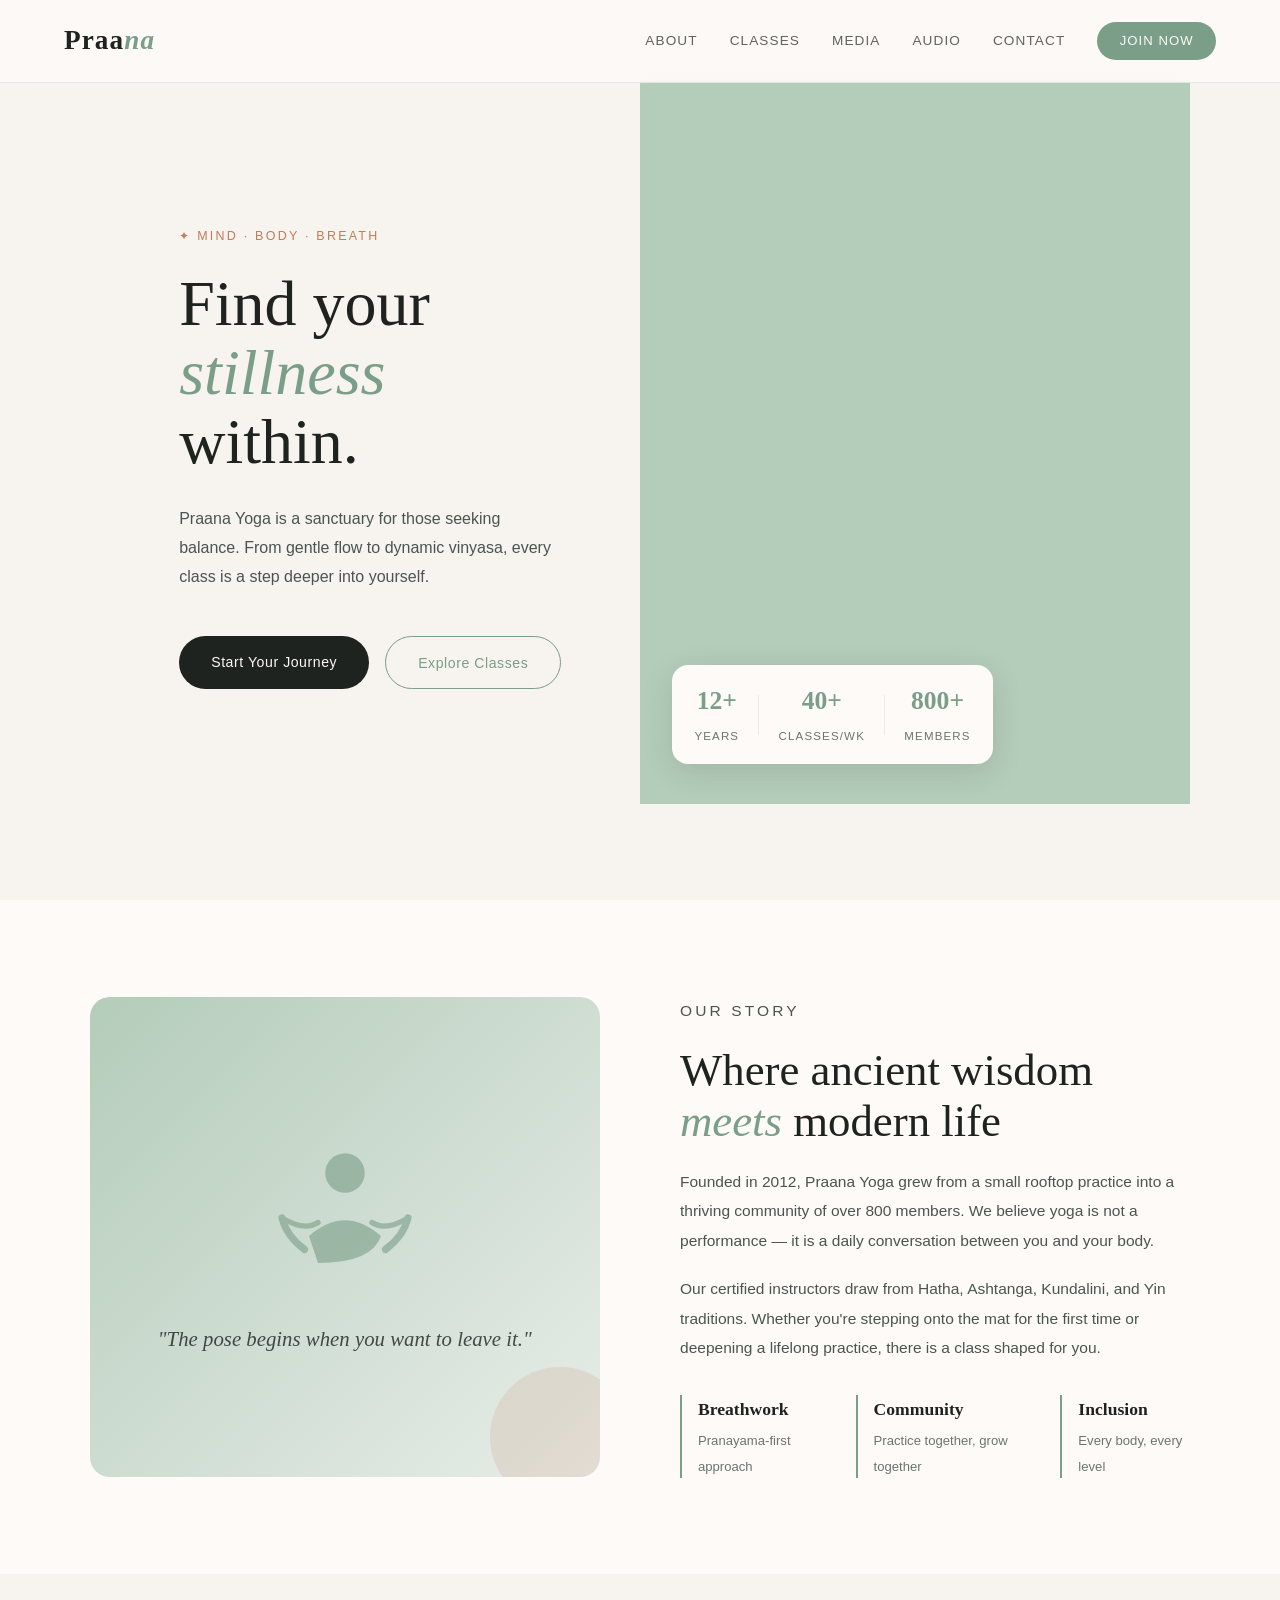
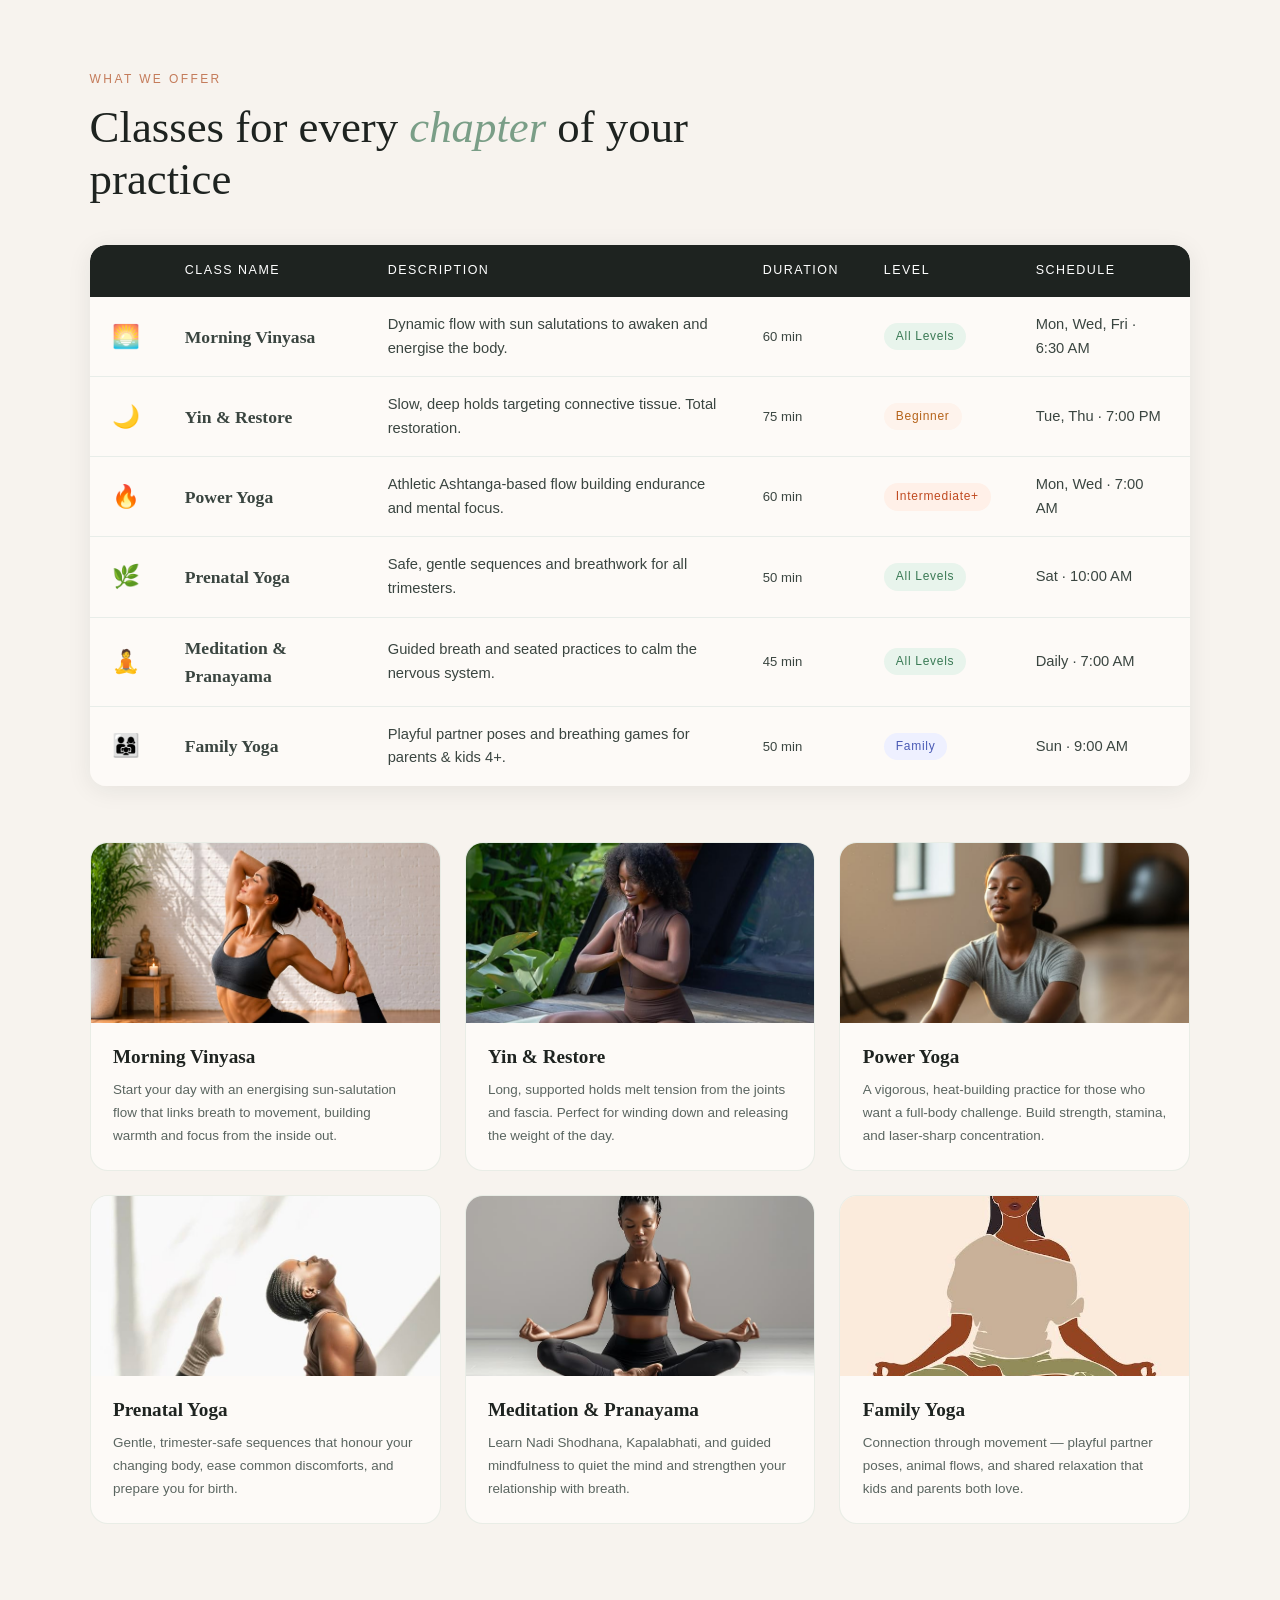
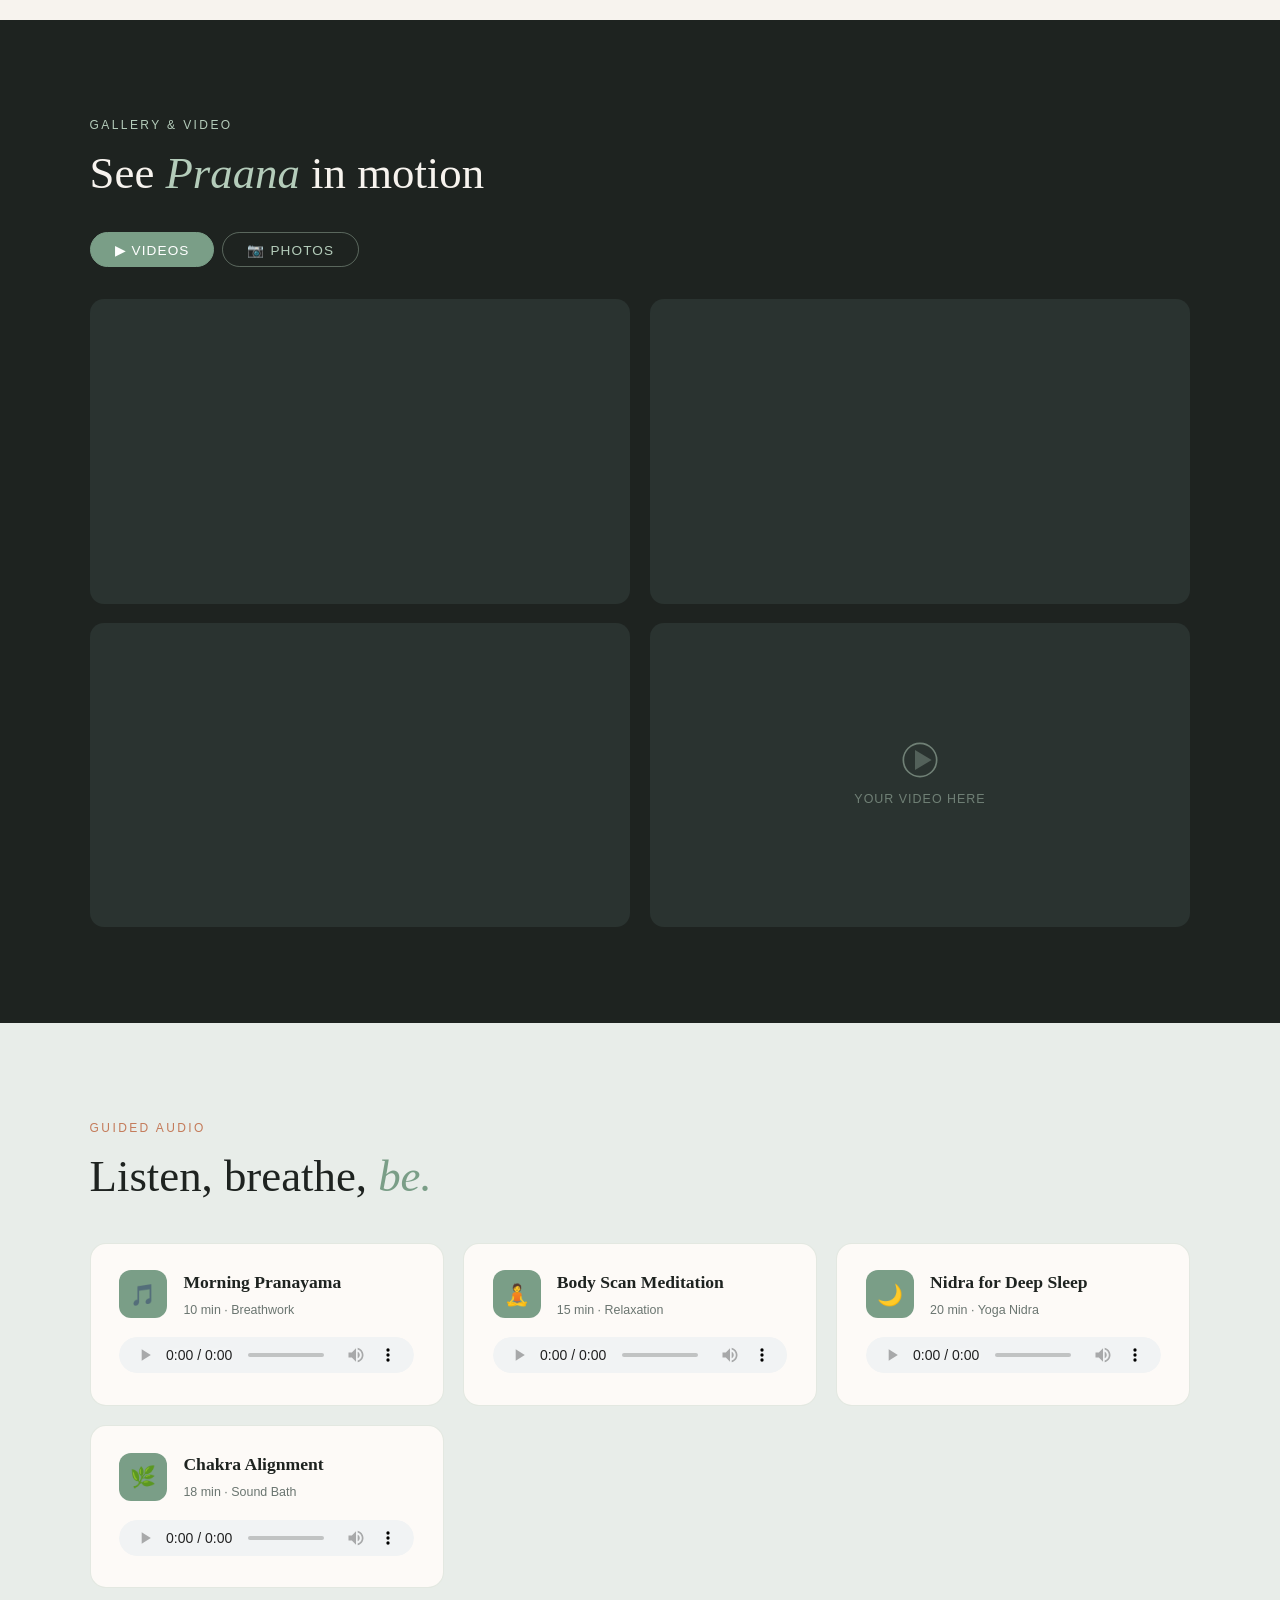
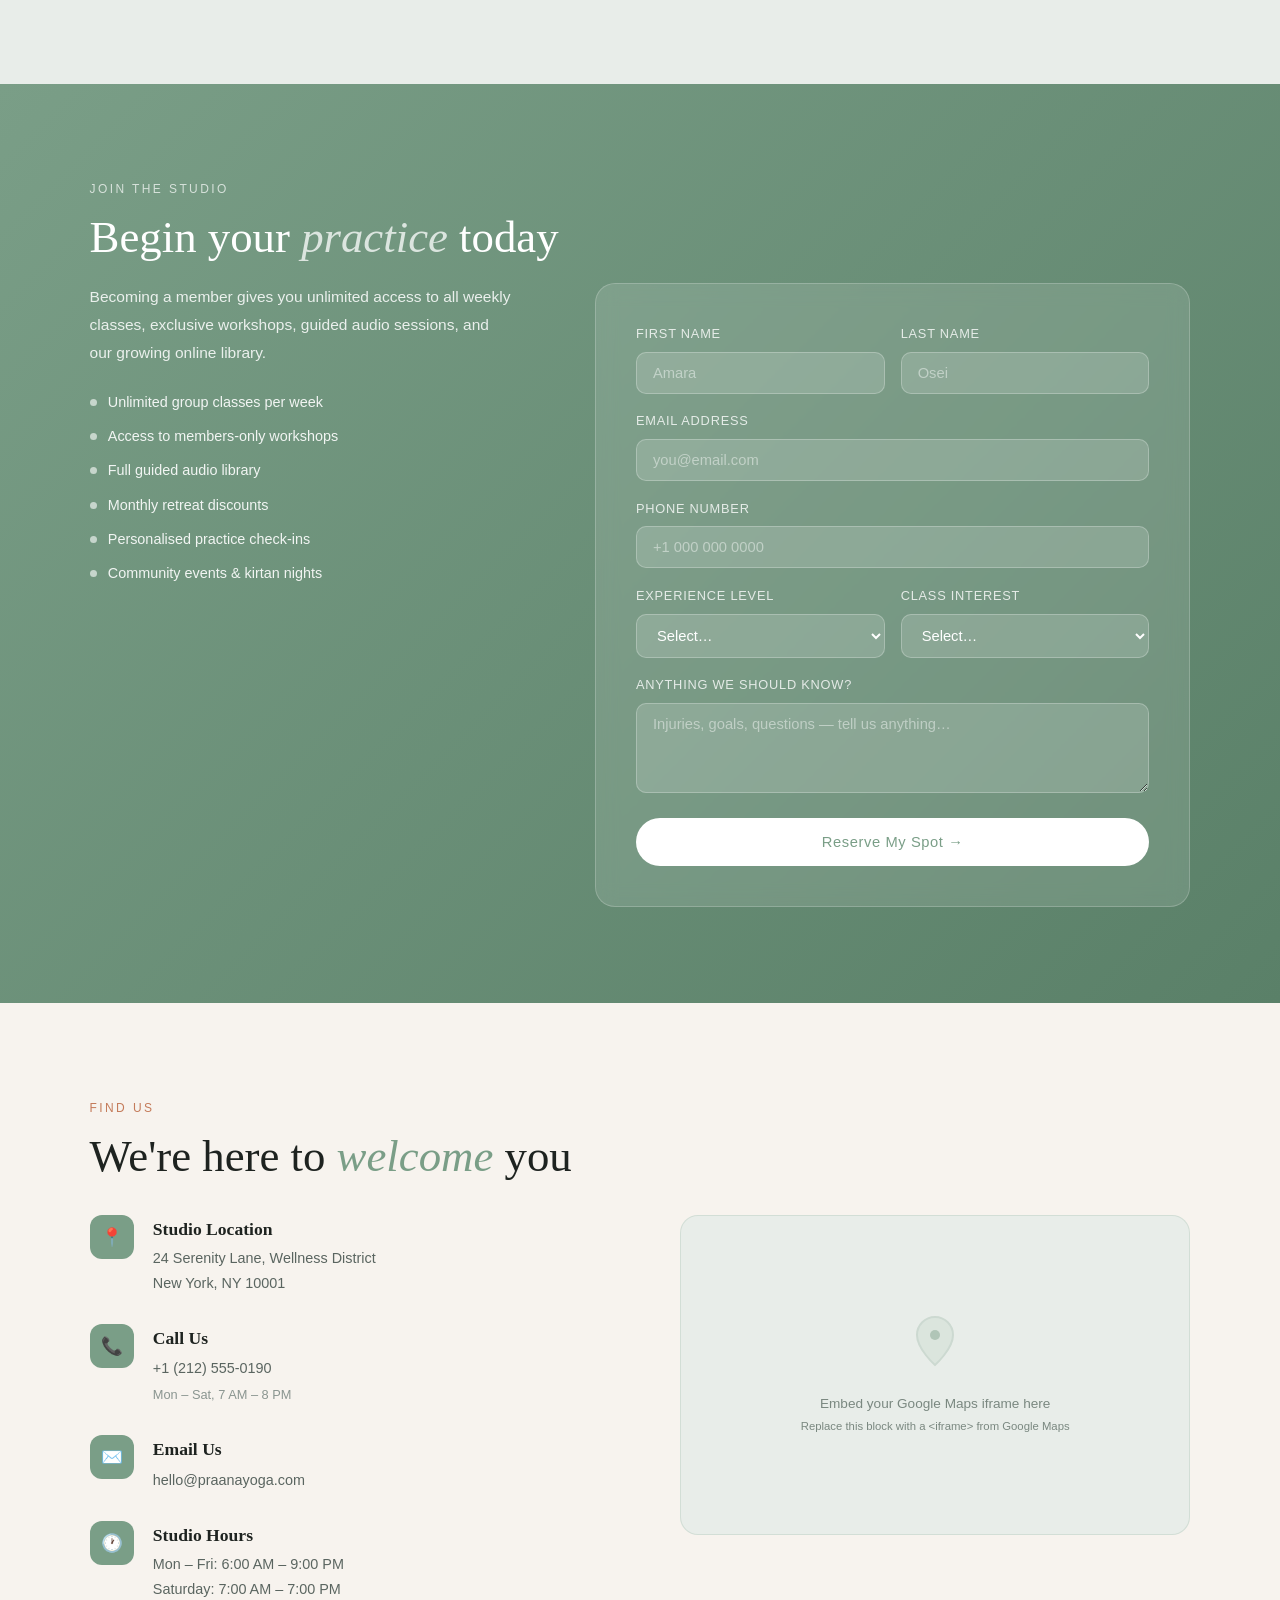
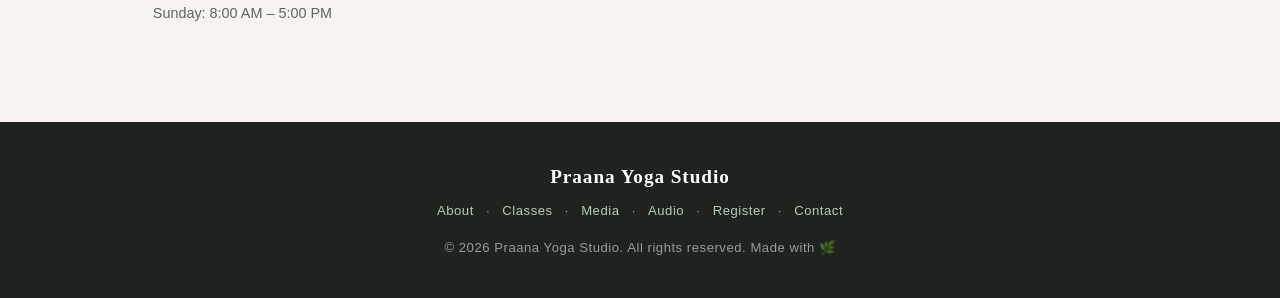
==== commit a3af3c47: "Update images and video background in index.html Replaced SVG placeholders with actual images for va" ====
--- a/index.html
+++ b/index.html
@@ -43,21 +43,11 @@
   </div>
 
   <div class="hero-right">
-    <div class="hero-art">
-      <svg class="lotus-svg" viewBox="0 0 400 400" fill="none" xmlns="http://www.w3.org/2000/svg">
-        <ellipse cx="200" cy="200" rx="60" ry="130" fill="#7A9E87" opacity="0.35" transform="rotate(0 200 200)"/>
-        <ellipse cx="200" cy="200" rx="60" ry="130" fill="#7A9E87" opacity="0.35" transform="rotate(45 200 200)"/>
-        <ellipse cx="200" cy="200" rx="60" ry="130" fill="#7A9E87" opacity="0.35" transform="rotate(90 200 200)"/>
-        <ellipse cx="200" cy="200" rx="60" ry="130" fill="#7A9E87" opacity="0.35" transform="rotate(135 200 200)"/>
-        <ellipse cx="200" cy="200" rx="42" ry="95" fill="#B4CCBA" opacity="0.55" transform="rotate(22.5 200 200)"/>
-        <ellipse cx="200" cy="200" rx="42" ry="95" fill="#B4CCBA" opacity="0.55" transform="rotate(67.5 200 200)"/>
-        <ellipse cx="200" cy="200" rx="42" ry="95" fill="#B4CCBA" opacity="0.55" transform="rotate(112.5 200 200)"/>
-        <ellipse cx="200" cy="200" rx="42" ry="95" fill="#B4CCBA" opacity="0.55" transform="rotate(157.5 200 200)"/>
-        <circle cx="200" cy="200" r="38" fill="#C47B5A" opacity="0.55"/>
-        <circle cx="200" cy="200" r="22" fill="#F7F3EE" opacity="0.85"/>
-        <text x="200" y="210" text-anchor="middle" font-size="22" font-family="serif" fill="#7A9E87" opacity="0.9">ॐ</text>
-      </svg>
-    </div>
+    <!-- Video background -->
+    <video class="hero-video" autoplay muted loop playsinline>
+      <source src="Yoga0.mp4" type="video/mp4"/>
+    </video>
+    <div class="hero-video-overlay"></div>
     <div class="hero-badge">
       <div class="badge-stat">
         <strong>12+</strong>
@@ -201,8 +191,7 @@
   <div class="offer-illustrations">
 
     <div class="class-card">
-      <div class="class-card-svg" style="background: linear-gradient(135deg,#e8f0eb,#c8ddd0);">🌅</div>
-      <!-- Replace the div above with: <img src="images/vinyasa.jpg" alt="Morning Vinyasa" class="class-card-img"/> -->
+      <img src="Yoga1.jpg" alt="Morning Vinyasa" class="class-card-img"/>
       <div class="class-card-body">
         <h3>Morning Vinyasa</h3>
         <p>Start your day with an energising sun-salutation flow that links breath to movement, building warmth and focus from the inside out.</p>
@@ -210,8 +199,7 @@
     </div>
 
     <div class="class-card">
-      <div class="class-card-svg" style="background: linear-gradient(135deg,#e8eaf5,#cdd0e8);">🌙</div>
-      <!-- Replace with: <img src="images/yin.jpg" alt="Yin and Restore" class="class-card-img"/> -->
+      <img src="Yoga2.jpg" alt="Yin and Restore" class="class-card-img"/>
       <div class="class-card-body">
         <h3>Yin &amp; Restore</h3>
         <p>Long, supported holds melt tension from the joints and fascia. Perfect for winding down and releasing the weight of the day.</p>
@@ -219,8 +207,7 @@
     </div>
 
     <div class="class-card">
-      <div class="class-card-svg" style="background: linear-gradient(135deg,#f5ebe8,#e8c8c0);">🔥</div>
-      <!-- Replace with: <img src="images/power.jpg" alt="Power Yoga" class="class-card-img"/> -->
+      <img src="Yoga3.jpg" alt="Power Yoga" class="class-card-img"/>
       <div class="class-card-body">
         <h3>Power Yoga</h3>
         <p>A vigorous, heat-building practice for those who want a full-body challenge. Build strength, stamina, and laser-sharp concentration.</p>
@@ -228,8 +215,7 @@
     </div>
 
     <div class="class-card">
-      <div class="class-card-svg" style="background: linear-gradient(135deg,#edf5ec,#c8e0c8);">🌿</div>
-      <!-- Replace with: <img src="images/prenatal.jpg" alt="Prenatal Yoga" class="class-card-img"/> -->
+      <img src="Yoga4.jpg" alt="Prenatal Yoga" class="class-card-img"/>
       <div class="class-card-body">
         <h3>Prenatal Yoga</h3>
         <p>Gentle, trimester-safe sequences that honour your changing body, ease common discomforts, and prepare you for birth.</p>
@@ -237,8 +223,7 @@
     </div>
 
     <div class="class-card">
-      <div class="class-card-svg" style="background: linear-gradient(135deg,#f0ede8,#ddd4c8);">🧘</div>
-      <!-- Replace with: <img src="images/meditation.jpg" alt="Meditation" class="class-card-img"/> -->
+      <img src="Yoga5.jpg" alt="Meditation and Pranayama" class="class-card-img"/>
       <div class="class-card-body">
         <h3>Meditation &amp; Pranayama</h3>
         <p>Learn Nadi Shodhana, Kapalabhati, and guided mindfulness to quiet the mind and strengthen your relationship with breath.</p>
@@ -246,8 +231,7 @@
     </div>
 
     <div class="class-card">
-      <div class="class-card-svg" style="background: linear-gradient(135deg,#eef0f8,#d0d5ee);">👨‍👩‍👧</div>
-      <!-- Replace with: <img src="images/family.jpg" alt="Family Yoga" class="class-card-img"/> -->
+      <img src="Yoga6.jpg" alt="Family Yoga" class="class-card-img"/>
       <div class="class-card-body">
         <h3>Family Yoga</h3>
         <p>Connection through movement — playful partner poses, animal flows, and shared relaxation that kids and parents both love.</p>
@@ -318,75 +302,27 @@
     <div class="photos-grid">
 
       <div class="photo-item">
-        <!-- Replace with: <img src="images/photo1.jpg" alt="Studio space"/> -->
-        <div class="photo-placeholder">
-          <svg viewBox="0 0 48 48" fill="none" xmlns="http://www.w3.org/2000/svg">
-            <rect x="4" y="4" width="40" height="40" rx="6" stroke="currentColor" stroke-width="2"/>
-            <circle cx="16" cy="18" r="4" stroke="currentColor" stroke-width="2"/>
-            <path d="M4 34 L14 24 L22 32 L30 22 L44 34" stroke="currentColor" stroke-width="2" stroke-linejoin="round"/>
-          </svg>
-          <span>Studio Space</span>
-        </div>
+        <img src="Yoga7.jpg" alt="Studio Space"/>
       </div>
 
       <div class="photo-item">
-        <!-- Replace with: <img src="images/photo2.jpg" alt="Group class"/> -->
-        <div class="photo-placeholder">
-          <svg viewBox="0 0 48 48" fill="none" xmlns="http://www.w3.org/2000/svg">
-            <rect x="4" y="4" width="40" height="40" rx="6" stroke="currentColor" stroke-width="2"/>
-            <circle cx="16" cy="18" r="4" stroke="currentColor" stroke-width="2"/>
-            <path d="M4 34 L14 24 L22 32 L30 22 L44 34" stroke="currentColor" stroke-width="2" stroke-linejoin="round"/>
-          </svg>
-          <span>Group Class</span>
-        </div>
+        <img src="Yoga8.jpg" alt="Group Class"/>
       </div>
 
       <div class="photo-item">
-        <!-- Replace with: <img src="images/photo3.jpg" alt="Outdoor session"/> -->
-        <div class="photo-placeholder">
-          <svg viewBox="0 0 48 48" fill="none" xmlns="http://www.w3.org/2000/svg">
-            <rect x="4" y="4" width="40" height="40" rx="6" stroke="currentColor" stroke-width="2"/>
-            <circle cx="16" cy="18" r="4" stroke="currentColor" stroke-width="2"/>
-            <path d="M4 34 L14 24 L22 32 L30 22 L44 34" stroke="currentColor" stroke-width="2" stroke-linejoin="round"/>
-          </svg>
-          <span>Outdoor Session</span>
-        </div>
+        <img src="Yoga9.jpg" alt="Outdoor Session"/>
       </div>
 
       <div class="photo-item">
-        <!-- Replace with: <img src="images/photo4.jpg" alt="Meditation room"/> -->
-        <div class="photo-placeholder">
-          <svg viewBox="0 0 48 48" fill="none" xmlns="http://www.w3.org/2000/svg">
-            <rect x="4" y="4" width="40" height="40" rx="6" stroke="currentColor" stroke-width="2"/>
-            <circle cx="16" cy="18" r="4" stroke="currentColor" stroke-width="2"/>
-            <path d="M4 34 L14 24 L22 32 L30 22 L44 34" stroke="currentColor" stroke-width="2" stroke-linejoin="round"/>
-          </svg>
-          <span>Meditation Room</span>
-        </div>
+        <img src="Yoga7.jpg" alt="Meditation Room"/>
       </div>
 
       <div class="photo-item">
-        <!-- Replace with: <img src="images/photo5.jpg" alt="Retreat event"/> -->
-        <div class="photo-placeholder">
-          <svg viewBox="0 0 48 48" fill="none" xmlns="http://www.w3.org/2000/svg">
-            <rect x="4" y="4" width="40" height="40" rx="6" stroke="currentColor" stroke-width="2"/>
-            <circle cx="16" cy="18" r="4" stroke="currentColor" stroke-width="2"/>
-            <path d="M4 34 L14 24 L22 32 L30 22 L44 34" stroke="currentColor" stroke-width="2" stroke-linejoin="round"/>
-          </svg>
-          <span>Retreat &amp; Events</span>
-        </div>
+        <img src="Yoga8.jpg" alt="Retreat and Events"/>
       </div>
 
       <div class="photo-item">
-        <!-- Replace with: <img src="images/photo6.jpg" alt="Instructor workshop"/> -->
-        <div class="photo-placeholder">
-          <svg viewBox="0 0 48 48" fill="none" xmlns="http://www.w3.org/2000/svg">
-            <rect x="4" y="4" width="40" height="40" rx="6" stroke="currentColor" stroke-width="2"/>
-            <circle cx="16" cy="18" r="4" stroke="currentColor" stroke-width="2"/>
-            <path d="M4 34 L14 24 L22 32 L30 22 L44 34" stroke="currentColor" stroke-width="2" stroke-linejoin="round"/>
-          </svg>
-          <span>Instructor Workshop</span>
-        </div>
+        <img src="Yoga9.jpg" alt="Instructor Workshop"/>
       </div>
 
     </div>
--- a/style.css
+++ b/style.css
@@ -0,0 +1,793 @@
+/* ══════════════════════════════════════════════
+   Praana Yoga Studio — Stylesheet
+   ══════════════════════════════════════════════ */
+
+*, *::before, *::after { box-sizing: border-box; margin: 0; padding: 0; }
+
+:root {
+  --sage:       #7A9E87;
+  --sage-light: #B4CCBA;
+  --clay:       #C47B5A;
+  --cream:      #F7F3EE;
+  --ink:        #1E2320;
+  --mist:       #E8EDE9;
+  --warm-white: #FDFAF7;
+}
+
+html { scroll-behavior: smooth; }
+
+body {
+  font-family: 'DM Sans', sans-serif;
+  background: var(--warm-white);
+  color: var(--ink);
+  font-size: 16px;
+  line-height: 1.6;
+}
+
+/* ── HEADER ───────────────────────────────────────── */
+header {
+  position: fixed;
+  top: 0; left: 0; right: 0;
+  z-index: 100;
+  display: flex;
+  align-items: center;
+  justify-content: space-between;
+  padding: 1.2rem 5vw;
+  background: rgba(253,250,247,0.88);
+  backdrop-filter: blur(10px);
+  border-bottom: 1px solid rgba(122,158,135,0.18);
+}
+
+.logo {
+  font-family: 'Cormorant Garamond', serif;
+  font-size: 1.7rem;
+  font-weight: 600;
+  letter-spacing: 0.04em;
+  color: var(--ink);
+  text-decoration: none;
+}
+
+.logo span { color: var(--sage); font-style: italic; }
+
+nav { display: flex; gap: 2rem; align-items: center; }
+
+nav a {
+  text-decoration: none;
+  font-size: 0.85rem;
+  font-weight: 500;
+  letter-spacing: 0.08em;
+  text-transform: uppercase;
+  color: var(--ink);
+  opacity: 0.7;
+  transition: opacity 0.2s;
+}
+
+nav a:hover { opacity: 1; color: var(--sage); }
+
+.nav-cta {
+  background: var(--sage);
+  color: var(--warm-white) !important;
+  opacity: 1 !important;
+  padding: 0.55rem 1.4rem;
+  border-radius: 50px;
+  font-size: 0.82rem !important;
+  transition: background 0.2s !important;
+}
+
+.nav-cta:hover { background: var(--ink) !important; color: var(--warm-white) !important; }
+
+/* ── HERO ─────────────────────────────────────────── */
+#hero {
+  min-height: 100vh;
+  display: grid;
+  grid-template-columns: 1fr 1fr;
+  padding-top: 5rem;
+  background: var(--cream);
+  overflow: hidden;
+}
+
+.hero-left {
+  display: flex;
+  flex-direction: column;
+  justify-content: center;
+  padding: 6rem 5vw 4rem 7vw;
+}
+
+.hero-eyebrow {
+  font-size: 0.78rem;
+  letter-spacing: 0.18em;
+  text-transform: uppercase;
+  color: var(--clay);
+  margin-bottom: 1.4rem;
+  font-weight: 500;
+}
+
+.hero-title {
+  font-family: 'Cormorant Garamond', serif;
+  font-size: clamp(3rem, 5vw, 5.2rem);
+  font-weight: 300;
+  line-height: 1.08;
+  color: var(--ink);
+  margin-bottom: 1.8rem;
+}
+
+.hero-title em { font-style: italic; color: var(--sage); }
+
+.hero-sub {
+  font-size: 1rem;
+  color: #4a5550;
+  max-width: 380px;
+  line-height: 1.8;
+  margin-bottom: 2.8rem;
+}
+
+.hero-actions { display: flex; gap: 1rem; flex-wrap: wrap; }
+
+.btn-primary {
+  background: var(--ink);
+  color: var(--warm-white);
+  padding: 0.9rem 2rem;
+  border-radius: 50px;
+  text-decoration: none;
+  font-size: 0.88rem;
+  font-weight: 500;
+  letter-spacing: 0.04em;
+  transition: background 0.22s, transform 0.18s;
+  display: inline-block;
+}
+
+.btn-primary:hover { background: var(--sage); transform: translateY(-2px); }
+
+.btn-outline {
+  border: 1.5px solid var(--sage);
+  color: var(--sage);
+  padding: 0.9rem 2rem;
+  border-radius: 50px;
+  text-decoration: none;
+  font-size: 0.88rem;
+  font-weight: 500;
+  letter-spacing: 0.04em;
+  transition: all 0.22s;
+  display: inline-block;
+}
+
+.btn-outline:hover { background: var(--sage); color: white; transform: translateY(-2px); }
+
+.hero-right {
+  position: relative;
+  background: var(--sage-light);
+  display: flex;
+  align-items: flex-end;
+  justify-content: center;
+  overflow: hidden;
+}
+
+.hero-art {
+  width: 100%;
+  height: 100%;
+  display: flex;
+  align-items: center;
+  justify-content: center;
+  padding: 2rem;
+}
+
+.lotus-svg { width: 85%; max-width: 420px; opacity: 0.92; }
+
+.hero-badge {
+  position: absolute;
+  bottom: 2.5rem;
+  left: 2rem;
+  background: var(--warm-white);
+  border-radius: 16px;
+  padding: 1rem 1.4rem;
+  box-shadow: 0 8px 32px rgba(30,35,32,0.12);
+  display: flex;
+  gap: 1.2rem;
+  align-items: center;
+}
+
+.badge-stat { text-align: center; }
+.badge-stat strong {
+  display: block;
+  font-family: 'Cormorant Garamond', serif;
+  font-size: 1.6rem;
+  font-weight: 600;
+  color: var(--sage);
+}
+.badge-stat span { font-size: 0.72rem; text-transform: uppercase; letter-spacing: 0.1em; color: #6a7570; }
+.badge-divider { width: 1px; height: 40px; background: var(--mist); }
+
+/* ── SECTION COMMONS ──────────────────────────────── */
+section { padding: 6rem 7vw; }
+
+.section-label {
+  font-size: 0.75rem;
+  letter-spacing: 0.2em;
+  text-transform: uppercase;
+  color: var(--clay);
+  margin-bottom: 0.8rem;
+  font-weight: 500;
+}
+
+.section-title {
+  font-family: 'Cormorant Garamond', serif;
+  font-size: clamp(2rem, 3.5vw, 3.2rem);
+  font-weight: 300;
+  line-height: 1.15;
+  color: var(--ink);
+  margin-bottom: 1.2rem;
+}
+
+.section-title em { font-style: italic; color: var(--sage); }
+
+/* ── ABOUT ────────────────────────────────────────── */
+#about {
+  background: var(--warm-white);
+  display: grid;
+  grid-template-columns: 1fr 1fr;
+  gap: 5rem;
+  align-items: center;
+}
+
+.about-visual {
+  position: relative;
+  height: 480px;
+  border-radius: 20px;
+  background: linear-gradient(135deg, var(--sage-light) 0%, var(--mist) 100%);
+  display: flex;
+  align-items: center;
+  justify-content: center;
+  overflow: hidden;
+}
+
+.about-visual-inner { text-align: center; padding: 2rem; }
+.about-visual-inner svg { width: 180px; opacity: 0.6; margin-bottom: 1rem; }
+
+.about-quote {
+  font-family: 'Cormorant Garamond', serif;
+  font-size: 1.3rem;
+  font-style: italic;
+  color: var(--ink);
+  opacity: 0.8;
+  line-height: 1.6;
+}
+
+.about-accent {
+  position: absolute;
+  bottom: -30px; right: -30px;
+  width: 140px; height: 140px;
+  border-radius: 50%;
+  background: var(--clay);
+  opacity: 0.15;
+}
+
+.about-text p {
+  color: #4a5550;
+  line-height: 1.9;
+  margin-bottom: 1.2rem;
+  font-size: 0.97rem;
+}
+
+.about-pillars { display: flex; gap: 2rem; margin-top: 2rem; }
+
+.pillar { border-left: 2px solid var(--sage); padding-left: 1rem; }
+
+.pillar strong {
+  display: block;
+  font-family: 'Cormorant Garamond', serif;
+  font-size: 1.1rem;
+  font-weight: 600;
+  margin-bottom: 0.25rem;
+}
+
+.pillar span { font-size: 0.82rem; color: #6a7570; }
+
+/* ── WHAT WE OFFER ────────────────────────────────── */
+#offer { background: var(--cream); }
+
+.offer-header { max-width: 600px; margin-bottom: 2.5rem; }
+
+/* ── Classes Table ── */
+.offer-table-wrap {
+  overflow-x: auto;
+  border-radius: 16px;
+  box-shadow: 0 4px 24px rgba(30,35,32,0.08);
+  margin-bottom: 3.5rem;
+}
+
+.offer-table {
+  width: 100%;
+  border-collapse: collapse;
+  background: var(--warm-white);
+  font-size: 0.92rem;
+}
+
+.offer-table thead {
+  background: var(--ink);
+  color: white;
+}
+
+.offer-table thead th {
+  padding: 1rem 1.4rem;
+  text-align: left;
+  font-family: 'DM Sans', sans-serif;
+  font-weight: 500;
+  font-size: 0.78rem;
+  letter-spacing: 0.12em;
+  text-transform: uppercase;
+}
+
+.offer-table thead th:first-child { border-radius: 16px 0 0 0; }
+.offer-table thead th:last-child  { border-radius: 0 16px 0 0; }
+
+.offer-table tbody tr {
+  border-bottom: 1px solid var(--mist);
+  transition: background 0.18s;
+}
+
+.offer-table tbody tr:last-child { border-bottom: none; }
+.offer-table tbody tr:hover { background: var(--cream); }
+
+.offer-table tbody td {
+  padding: 1rem 1.4rem;
+  vertical-align: middle;
+  color: #3a4540;
+}
+
+.td-icon { font-size: 1.4rem; }
+
+.td-name {
+  font-family: 'Cormorant Garamond', serif;
+  font-size: 1.1rem;
+  font-weight: 600;
+  color: var(--ink);
+}
+
+.td-level {
+  display: inline-block;
+  padding: 0.25rem 0.75rem;
+  border-radius: 50px;
+  font-size: 0.75rem;
+  font-weight: 500;
+  letter-spacing: 0.06em;
+}
+
+.level-all      { background: #e8f4ec; color: #3a7a55; }
+.level-beginner { background: #fef3ec; color: #b5631a; }
+.level-inter    { background: #fff0e8; color: #c04a20; }
+.level-family   { background: #eef0ff; color: #4a5ab5; }
+
+.td-duration {
+  font-size: 0.82rem;
+  color: var(--clay);
+  font-weight: 500;
+  white-space: nowrap;
+}
+
+/* ── Class Illustrations below table ── */
+.offer-illustrations {
+  display: grid;
+  grid-template-columns: repeat(3, 1fr);
+  gap: 1.5rem;
+}
+
+.class-card {
+  background: var(--warm-white);
+  border-radius: 18px;
+  overflow: hidden;
+  border: 1px solid rgba(122,158,135,0.15);
+  transition: transform 0.22s, box-shadow 0.22s;
+}
+
+.class-card:hover { transform: translateY(-5px); box-shadow: 0 16px 40px rgba(30,35,32,0.1); }
+
+.class-card-img {
+  width: 100%;
+  height: 180px;
+  object-fit: cover;
+  display: block;
+  background: var(--mist);
+}
+
+/* SVG illustration stand-in for class images */
+.class-card-svg {
+  width: 100%;
+  height: 180px;
+  display: flex;
+  align-items: center;
+  justify-content: center;
+  font-size: 3.5rem;
+}
+
+.class-card-body { padding: 1.2rem 1.4rem 1.4rem; }
+
+.class-card-body h3 {
+  font-family: 'Cormorant Garamond', serif;
+  font-size: 1.2rem;
+  font-weight: 600;
+  margin-bottom: 0.4rem;
+  color: var(--ink);
+}
+
+.class-card-body p {
+  font-size: 0.84rem;
+  color: #5a6560;
+  line-height: 1.7;
+}
+
+/* ── MEDIA ────────────────────────────────────────── */
+#media { background: var(--ink); color: var(--cream); }
+
+#media .section-label { color: var(--sage-light); }
+#media .section-title { color: var(--cream); }
+#media .section-title em { color: var(--sage-light); }
+
+/* Tab switcher */
+.media-tabs {
+  display: flex;
+  gap: 0.5rem;
+  margin: 2rem 0 2rem;
+}
+
+.media-tab {
+  padding: 0.55rem 1.5rem;
+  border-radius: 50px;
+  border: 1.5px solid rgba(180,204,186,0.4);
+  background: transparent;
+  color: var(--sage-light);
+  font-family: 'DM Sans', sans-serif;
+  font-size: 0.85rem;
+  font-weight: 500;
+  letter-spacing: 0.08em;
+  text-transform: uppercase;
+  cursor: pointer;
+  transition: all 0.22s;
+}
+
+.media-tab.active,
+.media-tab:hover {
+  background: var(--sage);
+  border-color: var(--sage);
+  color: white;
+}
+
+.media-panel { display: none; }
+.media-panel.active { display: block; }
+
+/* Videos grid — 2×2 */
+.videos-grid {
+  display: grid;
+  grid-template-columns: 1fr 1fr;
+  gap: 1.2rem;
+}
+
+.video-item {
+  border-radius: 14px;
+  overflow: hidden;
+  background: #2a3330;
+  aspect-ratio: 16/9;
+}
+
+.video-item iframe {
+  width: 100%;
+  height: 100%;
+  border: none;
+  display: block;
+}
+
+.video-placeholder {
+  width: 100%;
+  height: 100%;
+  display: flex;
+  flex-direction: column;
+  align-items: center;
+  justify-content: center;
+  color: var(--sage-light);
+  gap: 0.6rem;
+}
+
+.video-placeholder svg { width: 40px; opacity: 0.5; }
+.video-placeholder span { font-size: 0.78rem; opacity: 0.5; text-transform: uppercase; letter-spacing: 0.08em; }
+
+/* Photos grid — 3×2 */
+.photos-grid {
+  display: grid;
+  grid-template-columns: repeat(3, 1fr);
+  gap: 1.2rem;
+}
+
+.photo-item {
+  border-radius: 14px;
+  overflow: hidden;
+  background: #2a3330;
+  aspect-ratio: 4/3;
+  display: flex;
+  align-items: center;
+  justify-content: center;
+}
+
+.photo-item img {
+  width: 100%;
+  height: 100%;
+  object-fit: cover;
+  display: block;
+}
+
+.photo-placeholder {
+  display: flex;
+  flex-direction: column;
+  align-items: center;
+  justify-content: center;
+  gap: 0.6rem;
+  color: var(--sage-light);
+  padding: 1rem;
+  text-align: center;
+}
+
+.photo-placeholder svg { width: 36px; opacity: 0.45; }
+.photo-placeholder span { font-size: 0.75rem; opacity: 0.5; text-transform: uppercase; letter-spacing: 0.08em; }
+
+/* ── AUDIO ────────────────────────────────────────── */
+#audio { background: var(--mist); }
+
+.audio-grid {
+  display: grid;
+  grid-template-columns: repeat(auto-fit, minmax(280px, 1fr));
+  gap: 1.2rem;
+  margin-top: 2.5rem;
+}
+
+.audio-card {
+  background: var(--warm-white);
+  border-radius: 16px;
+  padding: 1.5rem 1.8rem;
+  border: 1px solid rgba(122,158,135,0.2);
+}
+
+.audio-card-top {
+  display: flex;
+  align-items: center;
+  gap: 1rem;
+  margin-bottom: 1rem;
+}
+
+.audio-thumb {
+  width: 48px; height: 48px;
+  background: var(--sage);
+  border-radius: 12px;
+  display: flex;
+  align-items: center;
+  justify-content: center;
+  color: white;
+  font-size: 1.3rem;
+  flex-shrink: 0;
+}
+
+.audio-meta h4 {
+  font-family: 'Cormorant Garamond', serif;
+  font-size: 1.1rem;
+  font-weight: 600;
+}
+
+.audio-meta span { font-size: 0.78rem; color: #6a7570; }
+
+.audio-card audio {
+  width: 100%;
+  border-radius: 30px;
+  height: 36px;
+  accent-color: var(--sage);
+}
+
+/* ── REGISTRATION ─────────────────────────────────── */
+#registration {
+  background: linear-gradient(135deg, var(--sage) 0%, #5a8068 100%);
+  color: white;
+}
+
+#registration .section-label { color: rgba(255,255,255,0.7); }
+#registration .section-title { color: white; }
+#registration .section-title em { color: rgba(255,255,255,0.75); font-style: italic; }
+
+.reg-layout {
+  display: grid;
+  grid-template-columns: 1fr 1.4fr;
+  gap: 5rem;
+  align-items: start;
+  margin-top: 1rem;
+}
+
+.reg-info p { color: rgba(255,255,255,0.85); line-height: 1.8; margin-bottom: 1.5rem; font-size: 0.97rem; }
+
+.reg-perks { list-style: none; display: flex; flex-direction: column; gap: 0.7rem; }
+
+.reg-perks li {
+  display: flex;
+  align-items: center;
+  gap: 0.7rem;
+  font-size: 0.9rem;
+  color: rgba(255,255,255,0.9);
+}
+
+.perk-dot {
+  width: 7px; height: 7px;
+  border-radius: 50%;
+  background: rgba(255,255,255,0.6);
+  flex-shrink: 0;
+}
+
+.reg-form {
+  background: rgba(255,255,255,0.12);
+  backdrop-filter: blur(10px);
+  border: 1px solid rgba(255,255,255,0.2);
+  border-radius: 20px;
+  padding: 2.5rem;
+}
+
+.form-row { display: grid; grid-template-columns: 1fr 1fr; gap: 1rem; }
+
+.form-group { display: flex; flex-direction: column; gap: 0.45rem; margin-bottom: 1.1rem; }
+
+.form-group label {
+  font-size: 0.8rem;
+  font-weight: 500;
+  letter-spacing: 0.06em;
+  text-transform: uppercase;
+  color: rgba(255,255,255,0.8);
+}
+
+.form-group input,
+.form-group select,
+.form-group textarea {
+  background: rgba(255,255,255,0.15);
+  border: 1px solid rgba(255,255,255,0.25);
+  border-radius: 10px;
+  padding: 0.75rem 1rem;
+  color: white;
+  font-family: 'DM Sans', sans-serif;
+  font-size: 0.92rem;
+  outline: none;
+  transition: border-color 0.2s, background 0.2s;
+  width: 100%;
+}
+
+.form-group input::placeholder,
+.form-group textarea::placeholder { color: rgba(255,255,255,0.45); }
+
+.form-group input:focus,
+.form-group select:focus,
+.form-group textarea:focus {
+  border-color: rgba(255,255,255,0.6);
+  background: rgba(255,255,255,0.2);
+}
+
+.form-group select option { color: var(--ink); background: white; }
+.form-group textarea { resize: vertical; min-height: 90px; }
+
+.btn-submit {
+  width: 100%;
+  background: white;
+  color: var(--sage);
+  border: none;
+  border-radius: 50px;
+  padding: 1rem;
+  font-family: 'DM Sans', sans-serif;
+  font-size: 0.92rem;
+  font-weight: 500;
+  letter-spacing: 0.04em;
+  cursor: pointer;
+  transition: background 0.22s, color 0.22s, transform 0.18s;
+  margin-top: 0.5rem;
+}
+
+.btn-submit:hover { background: var(--ink); color: white; transform: translateY(-2px); }
+
+/* ── CONTACT ──────────────────────────────────────── */
+#contact { background: var(--cream); }
+
+.contact-layout {
+  display: grid;
+  grid-template-columns: 1fr 1fr;
+  gap: 5rem;
+  align-items: start;
+  margin-top: 2rem;
+}
+
+.contact-items { display: flex; flex-direction: column; gap: 1.8rem; }
+
+.contact-item { display: flex; gap: 1.2rem; align-items: flex-start; }
+
+.contact-icon {
+  width: 44px; height: 44px;
+  border-radius: 12px;
+  background: var(--sage);
+  color: white;
+  display: flex;
+  align-items: center;
+  justify-content: center;
+  font-size: 1.1rem;
+  flex-shrink: 0;
+}
+
+.contact-item h4 {
+  font-family: 'Cormorant Garamond', serif;
+  font-size: 1.1rem;
+  font-weight: 600;
+  margin-bottom: 0.2rem;
+}
+
+.contact-item p, .contact-item a {
+  font-size: 0.9rem;
+  color: #5a6560;
+  text-decoration: none;
+  line-height: 1.7;
+}
+
+.contact-item a:hover { color: var(--sage); }
+
+.contact-map {
+  border-radius: 18px;
+  overflow: hidden;
+  height: 320px;
+  background: var(--mist);
+  display: flex;
+  align-items: center;
+  justify-content: center;
+  border: 1px solid rgba(122,158,135,0.2);
+}
+
+.map-placeholder { text-align: center; color: var(--sage); padding: 2rem; }
+.map-placeholder svg { width: 56px; opacity: 0.5; margin-bottom: 1rem; }
+.map-placeholder p { font-size: 0.85rem; color: #7a8880; }
+
+/* ── FOOTER ───────────────────────────────────────── */
+footer {
+  background: var(--ink);
+  color: rgba(255,255,255,0.55);
+  text-align: center;
+  padding: 2.5rem 5vw;
+  font-size: 0.82rem;
+  letter-spacing: 0.04em;
+}
+
+footer a {
+  color: var(--sage-light);
+  text-decoration: none;
+  margin: 0 0.5rem;
+}
+
+footer strong {
+  display: block;
+  font-family: 'Cormorant Garamond', serif;
+  font-size: 1.2rem;
+  font-weight: 600;
+  color: white;
+  margin-bottom: 0.5rem;
+  letter-spacing: 0.05em;
+}
+
+/* ── RESPONSIVE ───────────────────────────────────── */
+@media (max-width: 1024px) {
+  .offer-illustrations { grid-template-columns: repeat(2, 1fr); }
+}
+
+@media (max-width: 900px) {
+  #hero { grid-template-columns: 1fr; min-height: auto; }
+  .hero-right { height: 320px; }
+  #about { grid-template-columns: 1fr; gap: 2.5rem; }
+  .about-visual { height: 300px; }
+  .videos-grid { grid-template-columns: 1fr; }
+  .photos-grid { grid-template-columns: repeat(2, 1fr); }
+  .reg-layout { grid-template-columns: 1fr; gap: 2.5rem; }
+  .contact-layout { grid-template-columns: 1fr; gap: 2.5rem; }
+  .form-row { grid-template-columns: 1fr; }
+  nav { gap: 1rem; }
+}
+
+@media (max-width: 600px) {
+  section { padding: 4rem 5vw; }
+  .hero-left { padding: 4rem 5vw 3rem; }
+  nav a:not(.nav-cta) { display: none; }
+  .about-pillars { flex-direction: column; gap: 1rem; }
+  .offer-illustrations { grid-template-columns: 1fr; }
+  .photos-grid { grid-template-columns: 1fr; }
+}
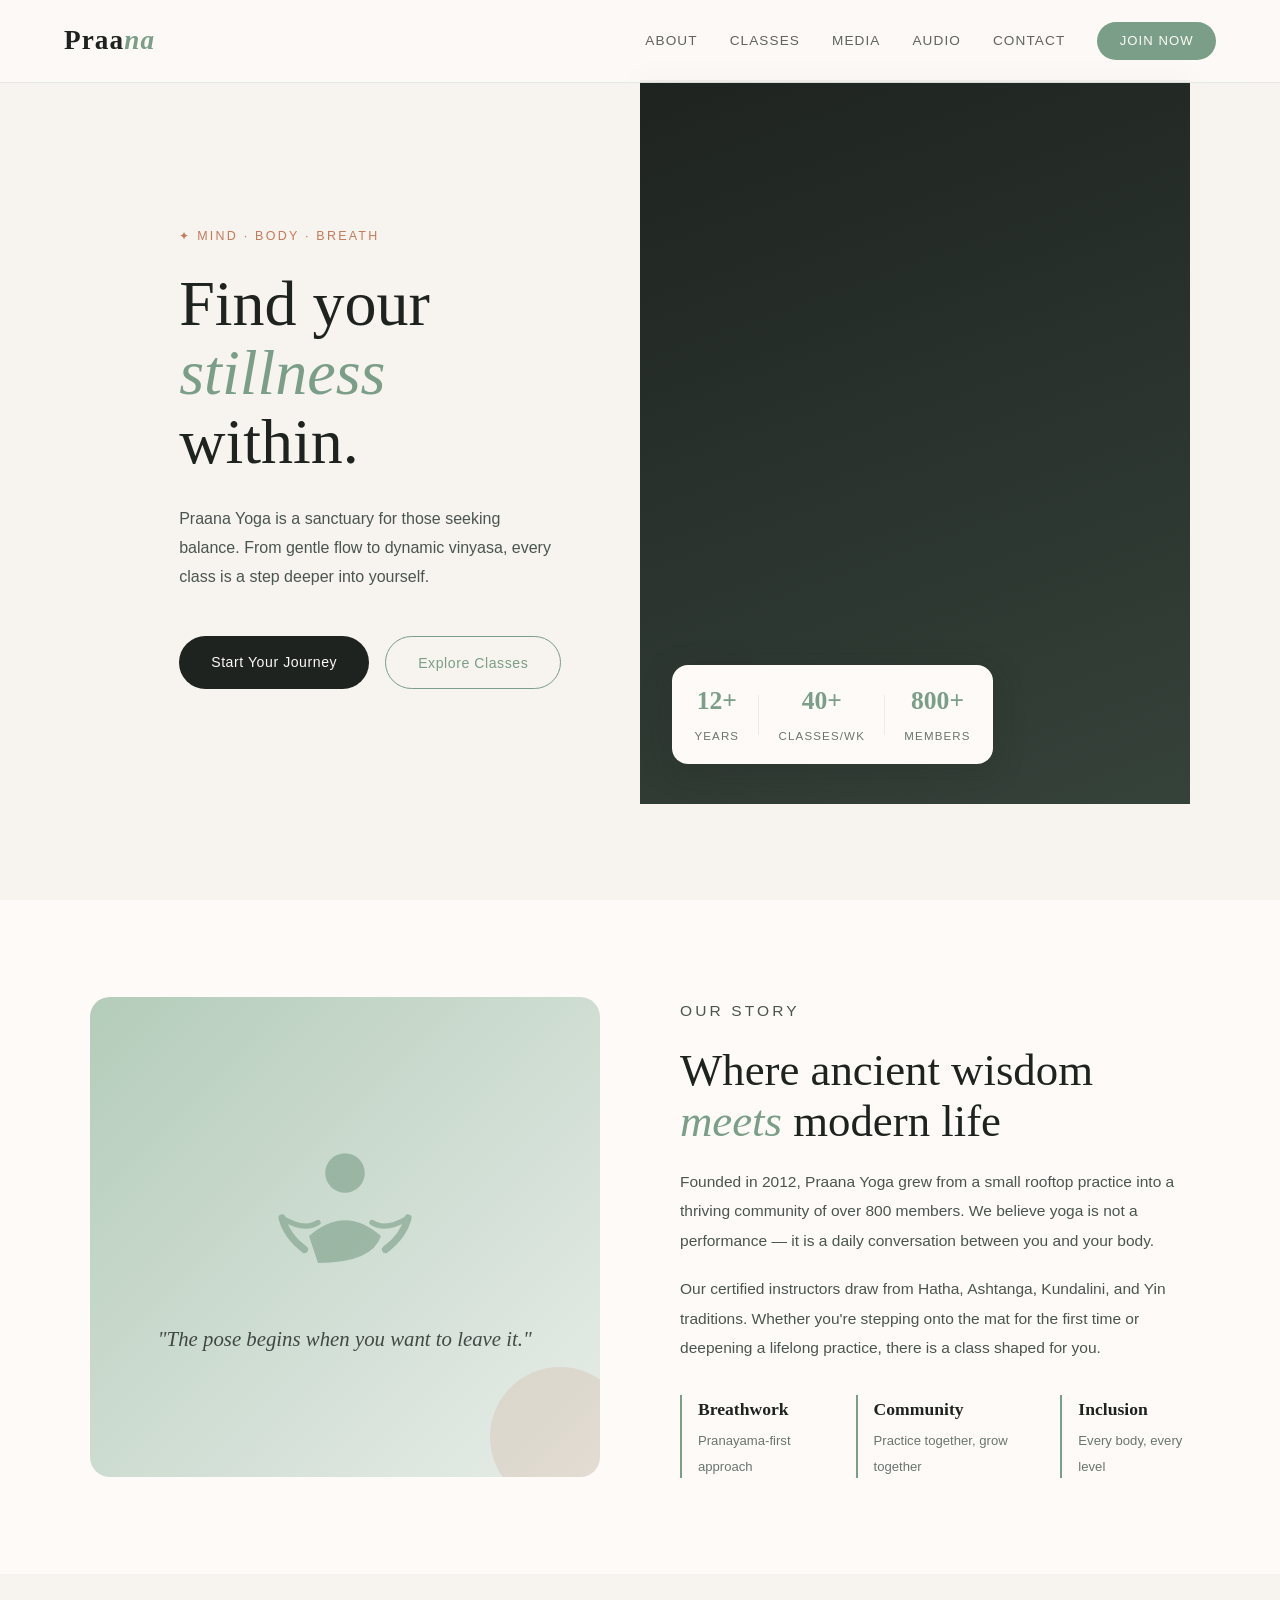
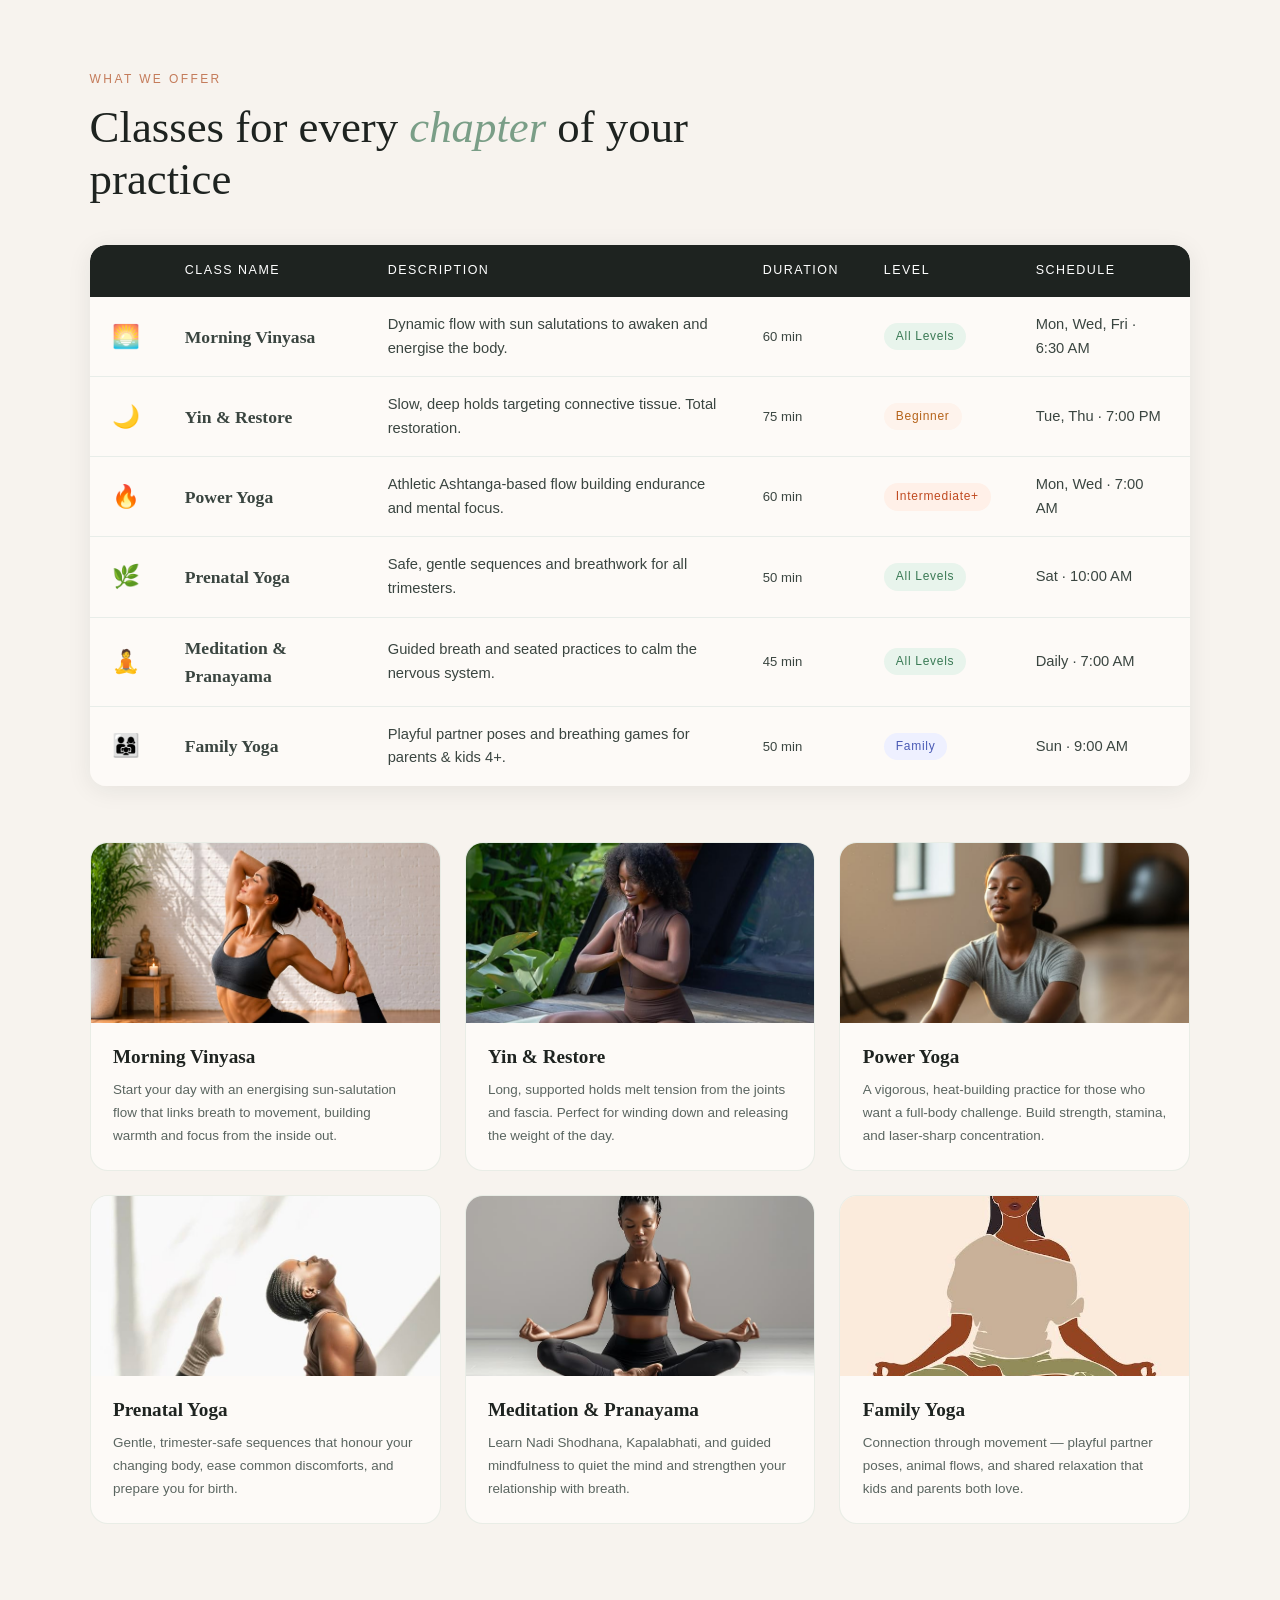
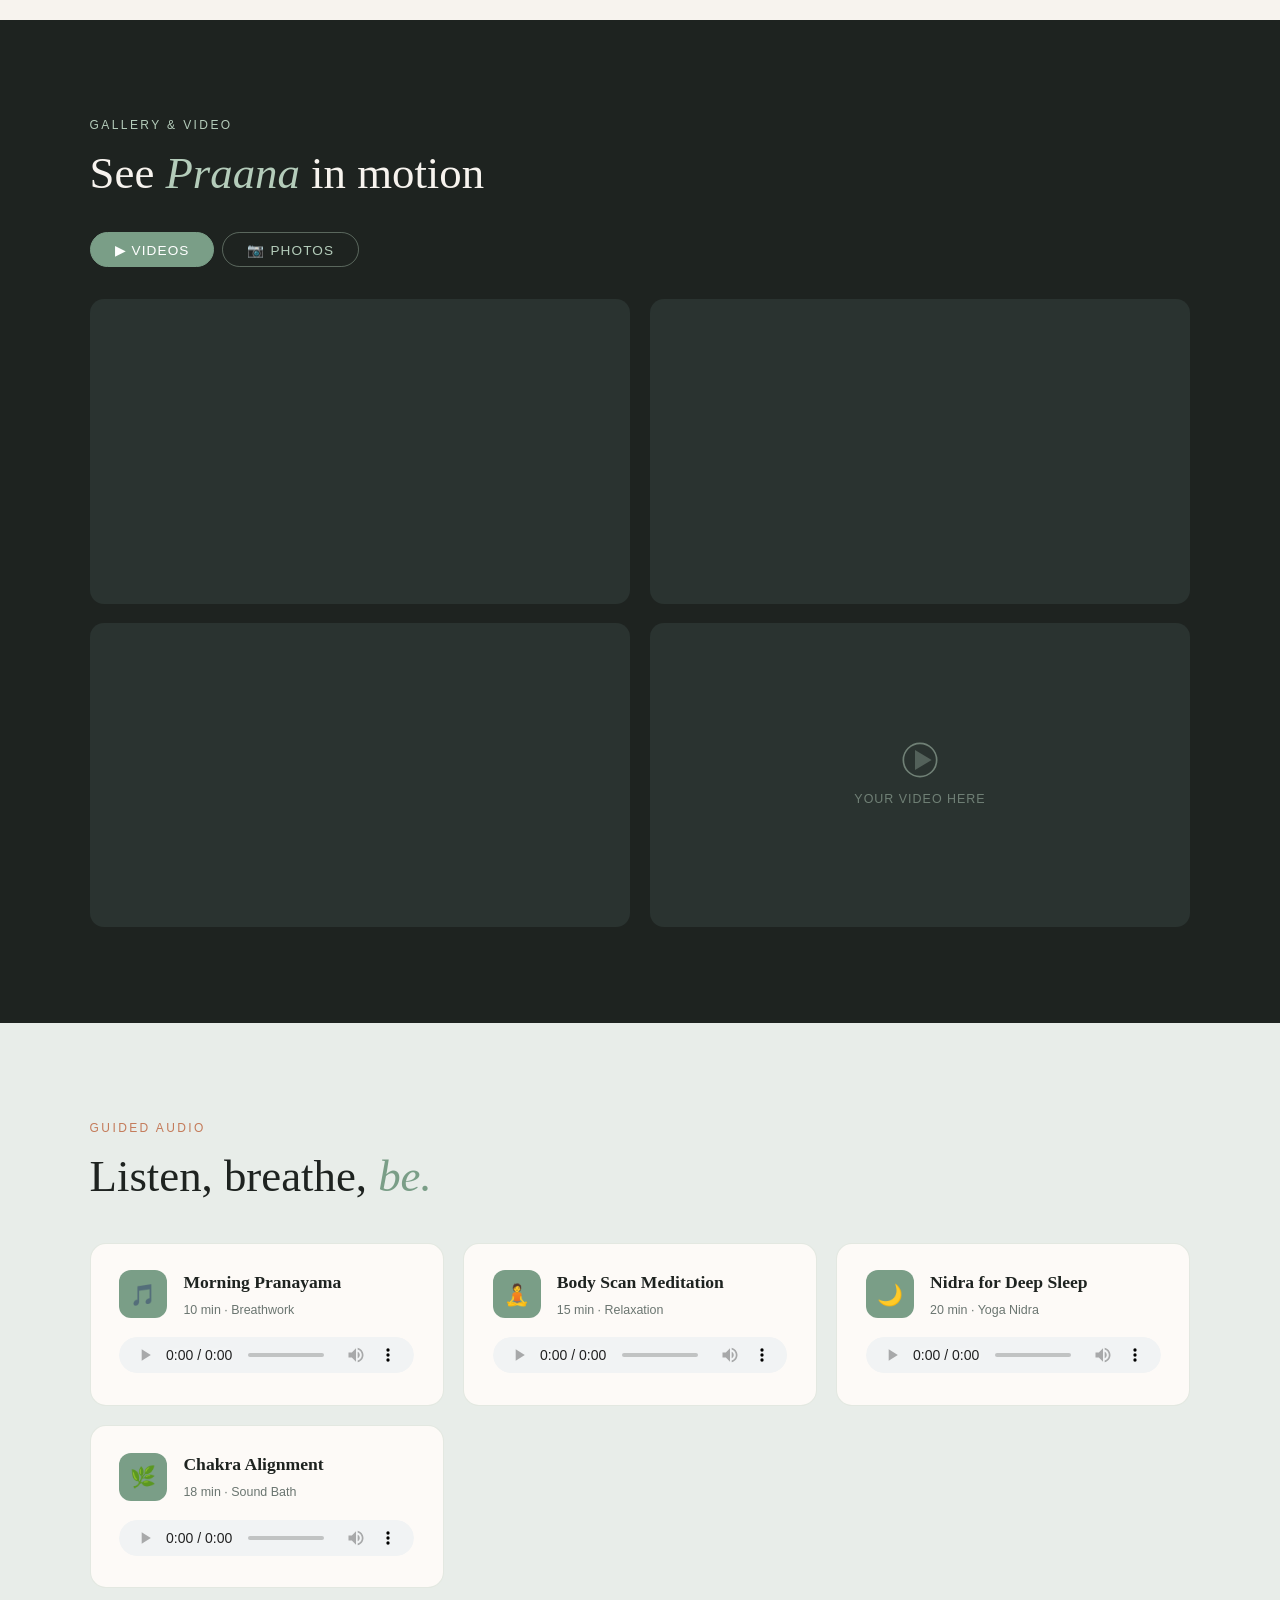
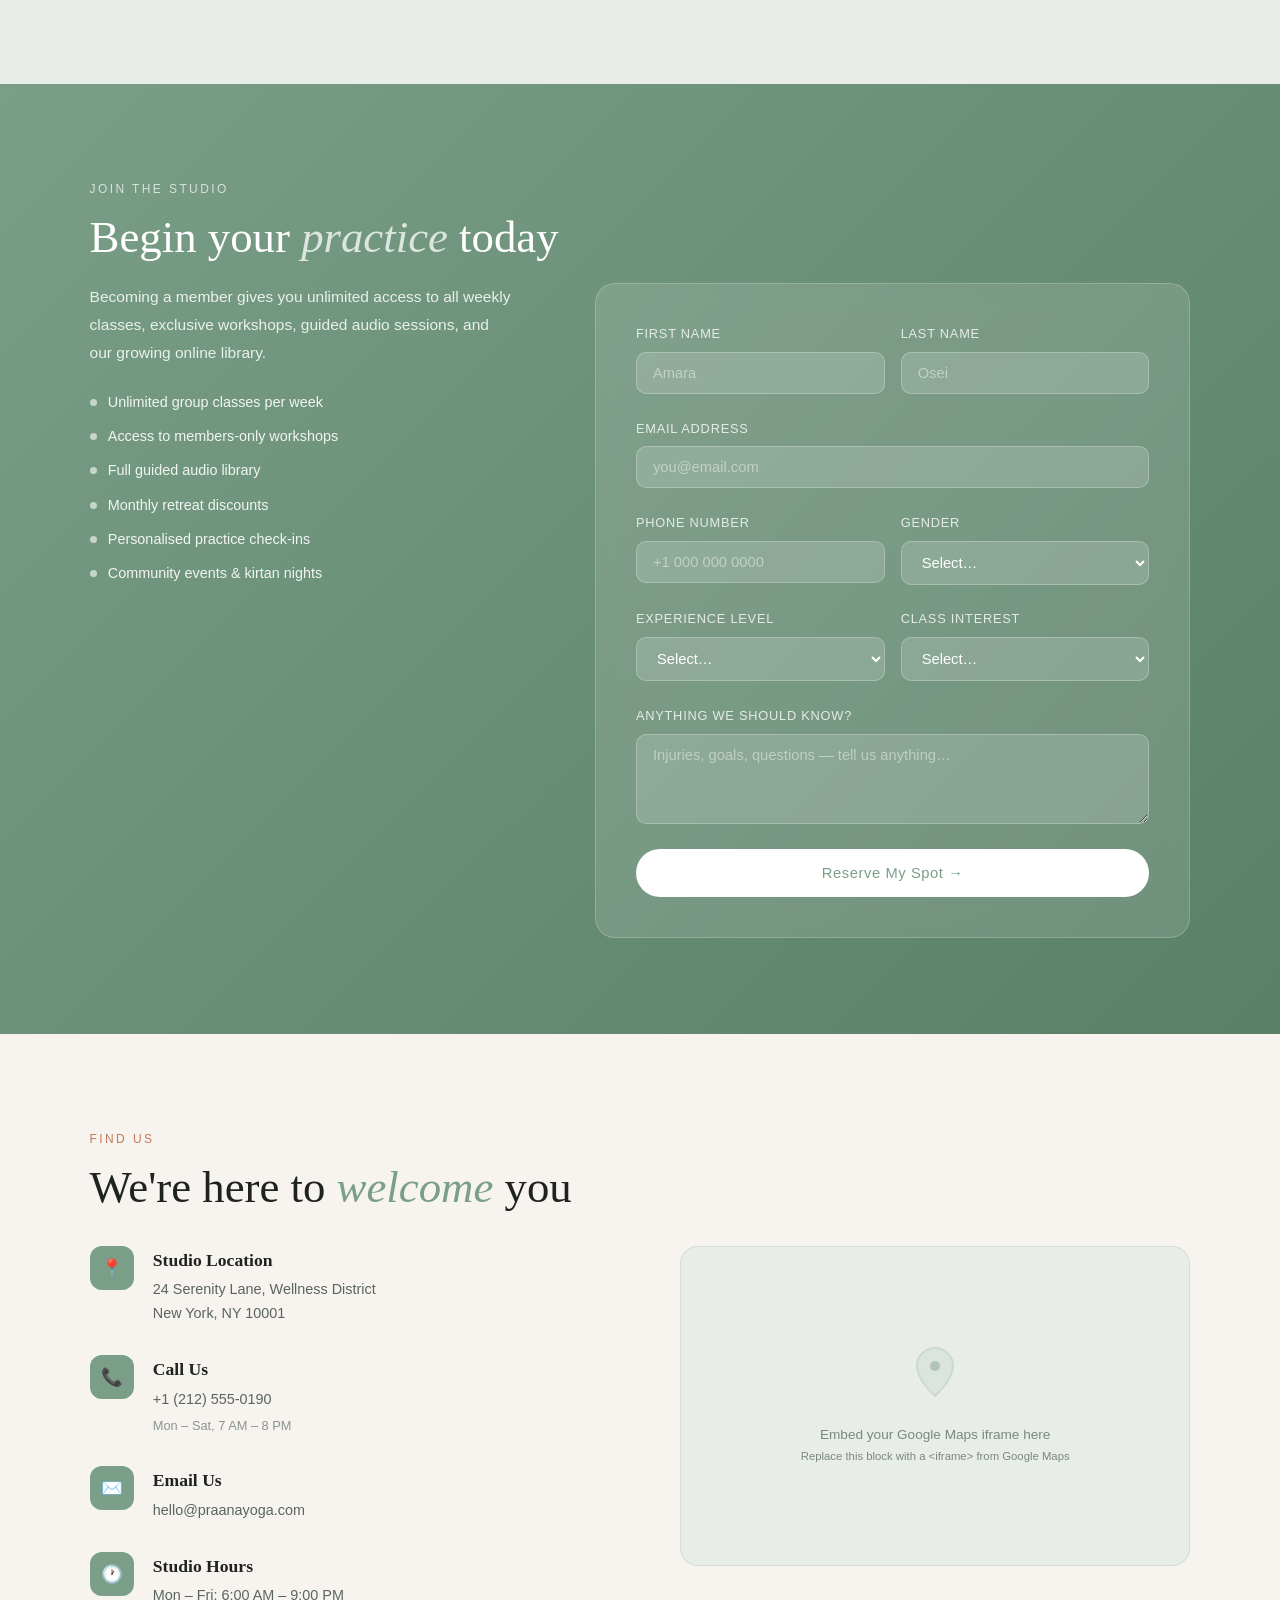
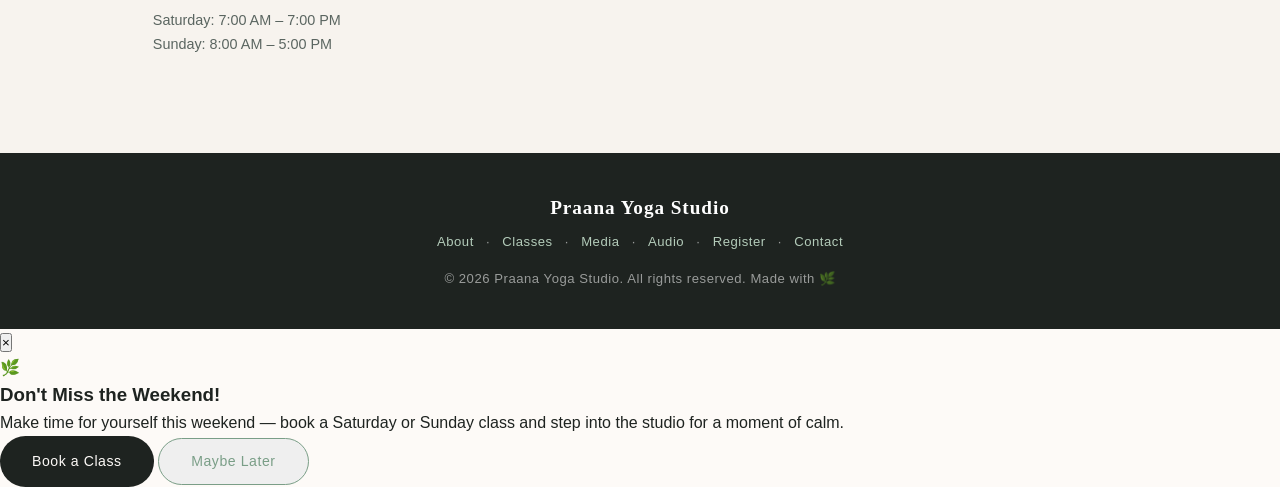
==== commit 88d4d822: "Enhance registration form and add weekend reminder pop-up Updated registration form to include name," ====
--- a/index.html
+++ b/index.html
@@ -414,42 +414,60 @@
       </ul>
     </div>
 
-    <div class="reg-form">
+    <form class="reg-form" id="registrationForm" novalidate>
       <div class="form-row">
         <div class="form-group">
           <label for="first">First Name</label>
-          <input type="text" id="first" placeholder="Amara"/>
+          <input type="text" id="first" name="first" placeholder="Amara"/>
+          <span class="form-error" id="first-error"></span>
         </div>
         <div class="form-group">
           <label for="last">Last Name</label>
-          <input type="text" id="last" placeholder="Osei"/>
+          <input type="text" id="last" name="last" placeholder="Osei"/>
+          <span class="form-error" id="last-error"></span>
         </div>
       </div>
 
       <div class="form-group">
         <label for="email">Email Address</label>
-        <input type="email" id="email" placeholder="you@email.com"/>
-      </div>
-
-      <div class="form-group">
-        <label for="phone">Phone Number</label>
-        <input type="tel" id="phone" placeholder="+1 000 000 0000"/>
+        <input type="email" id="email" name="email" placeholder="you@email.com"/>
+        <span class="form-error" id="email-error"></span>
+      </div>
+
+      <div class="form-row">
+        <div class="form-group">
+          <label for="phone">Phone Number</label>
+          <input type="tel" id="phone" name="phone" placeholder="+1 000 000 0000"/>
+          <span class="form-error" id="phone-error"></span>
+        </div>
+        <div class="form-group">
+          <label for="gender">Gender</label>
+          <select id="gender" name="gender">
+            <option value="">Select…</option>
+            <option value="female">Female</option>
+            <option value="male">Male</option>
+            <option value="nonbinary">Non-binary</option>
+            <option value="prefer-not">Prefer not to say</option>
+          </select>
+          <span class="form-error" id="gender-error"></span>
+        </div>
       </div>
 
       <div class="form-row">
         <div class="form-group">
           <label for="level">Experience Level</label>
-          <select id="level">
+          <select id="level" name="level">
             <option value="">Select…</option>
             <option>Complete Beginner</option>
             <option>Some Experience</option>
             <option>Intermediate</option>
             <option>Advanced</option>
           </select>
+          <span class="form-error" id="level-error"></span>
         </div>
         <div class="form-group">
           <label for="interest">Class Interest</label>
-          <select id="interest">
+          <select id="interest" name="interest">
             <option value="">Select…</option>
             <option>Morning Vinyasa</option>
             <option>Yin &amp; Restore</option>
@@ -458,16 +476,17 @@
             <option>Meditation</option>
             <option>Family Yoga</option>
           </select>
+          <span class="form-error" id="interest-error"></span>
         </div>
       </div>
 
       <div class="form-group">
         <label for="note">Anything we should know?</label>
-        <textarea id="note" placeholder="Injuries, goals, questions — tell us anything…"></textarea>
-      </div>
-
-      <button class="btn-submit" type="button">Reserve My Spot →</button>
-    </div>
+        <textarea id="note" name="note" placeholder="Injuries, goals, questions — tell us anything…"></textarea>
+      </div>
+
+      <button class="btn-submit" type="submit">Reserve My Spot →</button>
+    </form>
   </div>
 </section>
 
@@ -546,6 +565,23 @@
   <p style="margin-top:1rem;">© 2026 Praana Yoga Studio. All rights reserved. Made with 🌿</p>
 </footer>
 
+<!-- ════════════════ WEEKEND REMINDER POP-UP ════════════════ -->
+<div class="popup-overlay" id="weekendPopup">
+  <div class="popup-card">
+    <button class="popup-close" id="popupClose" aria-label="Close">×</button>
+    <div class="popup-icon">🌿</div>
+    <h3>Don't Miss the Weekend!</h3>
+    <p>
+      Make time for yourself this weekend — book a Saturday or Sunday class
+      and step into the studio for a moment of calm.
+    </p>
+    <div class="popup-actions">
+      <a href="#registration" class="btn-primary" id="popupBookBtn">Book a Class</a>
+      <button class="btn-outline" id="popupDismiss" type="button">Maybe Later</button>
+    </div>
+  </div>
+</div>
+
 <script src="script.js"></script>
 </body>
 </html>
--- a/style.css
+++ b/style.css
@@ -155,23 +155,29 @@
 
 .hero-right {
   position: relative;
-  background: var(--sage-light);
+  background: var(--ink);
   display: flex;
   align-items: flex-end;
   justify-content: center;
   overflow: hidden;
 }
 
-.hero-art {
+/* Video background */
+.hero-video {
+  position: absolute;
+  inset: 0;
   width: 100%;
   height: 100%;
-  display: flex;
-  align-items: center;
-  justify-content: center;
-  padding: 2rem;
-}
-
-.lotus-svg { width: 85%; max-width: 420px; opacity: 0.92; }
+  object-fit: cover;
+  z-index: 0;
+}
+
+.hero-video-overlay {
+  position: absolute;
+  inset: 0;
+  background: linear-gradient(160deg, rgba(30,35,32,0.35) 0%, rgba(122,158,135,0.25) 100%);
+  z-index: 1;
+}
 
 .hero-badge {
   position: absolute;
@@ -180,10 +186,11 @@
   background: var(--warm-white);
   border-radius: 16px;
   padding: 1rem 1.4rem;
-  box-shadow: 0 8px 32px rgba(30,35,32,0.12);
+  box-shadow: 0 8px 32px rgba(30,35,32,0.22);
   display: flex;
   gap: 1.2rem;
   align-items: center;
+  z-index: 2;
 }
 
 .badge-stat { text-align: center; }
@@ -386,7 +393,6 @@
   height: 180px;
   object-fit: cover;
   display: block;
-  background: var(--mist);
 }
 
 /* SVG illustration stand-in for class images */
@@ -511,7 +517,10 @@
   height: 100%;
   object-fit: cover;
   display: block;
-}
+  transition: transform 0.3s ease;
+}
+
+.photo-item img:hover { transform: scale(1.04); }
 
 .photo-placeholder {
   display: flex;
@@ -791,3 +800,4 @@
   .offer-illustrations { grid-template-columns: 1fr; }
   .photos-grid { grid-template-columns: 1fr; }
 }
+
